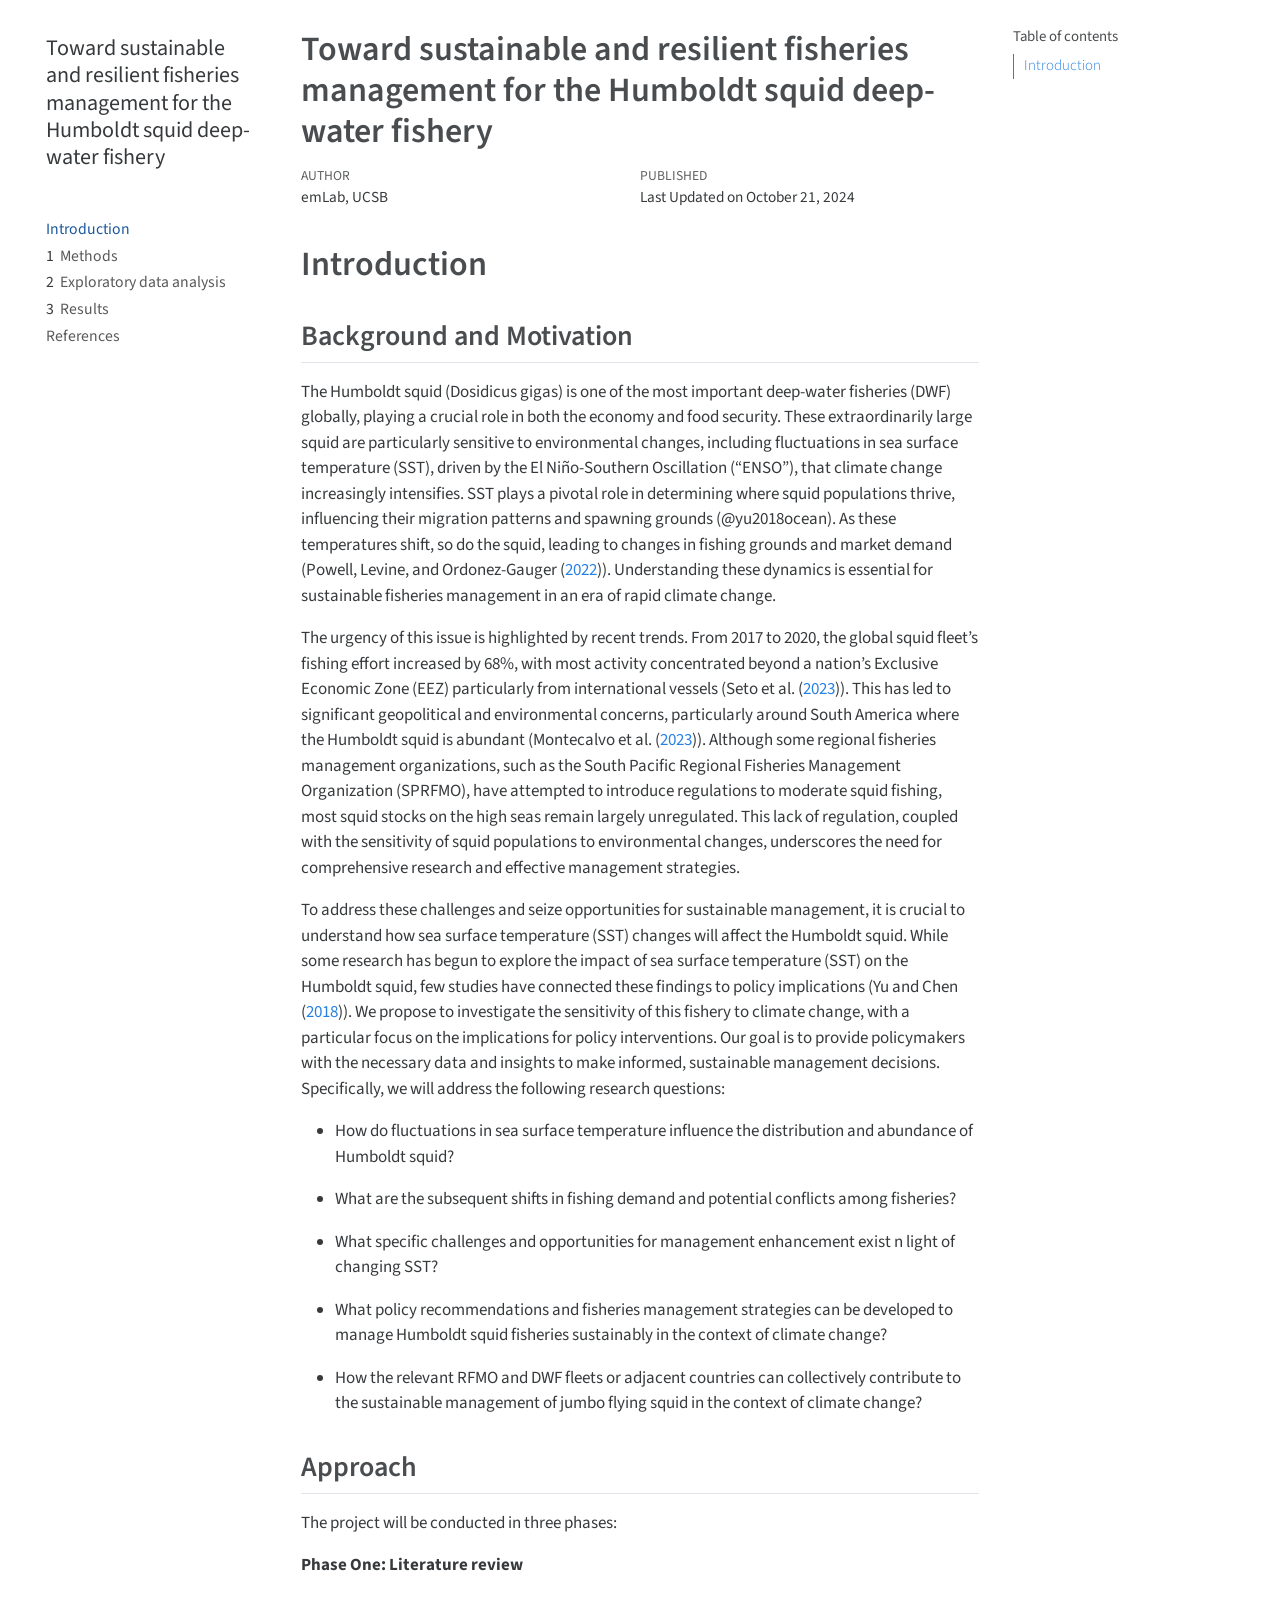
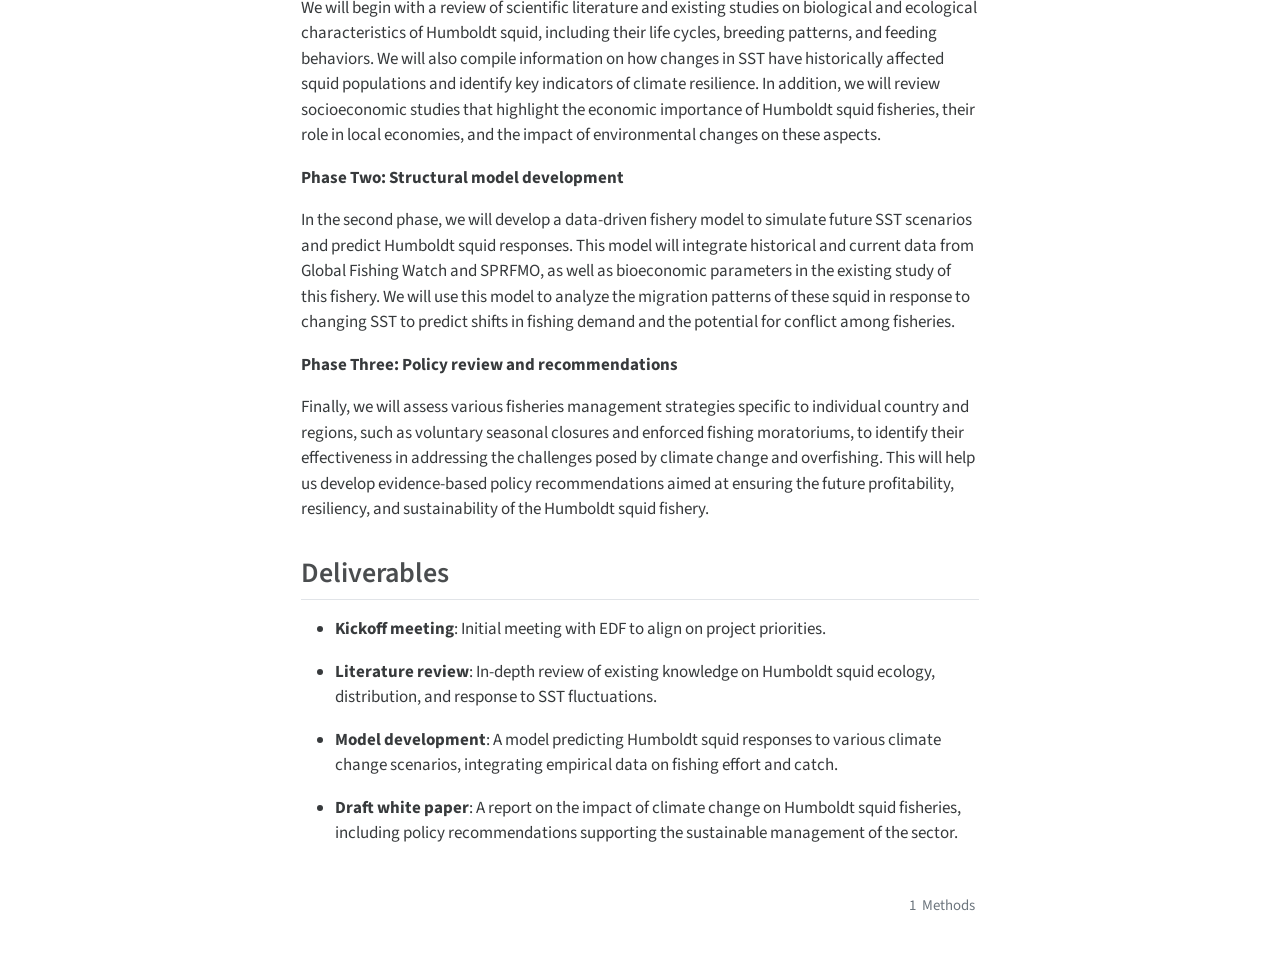
==== docs/index.html @ 873d8d11 "updating bounding box" ====
<!DOCTYPE html>
<html xmlns="http://www.w3.org/1999/xhtml" lang="en" xml:lang="en"><head>

<meta charset="utf-8">
<meta name="generator" content="quarto-1.3.450">

<meta name="viewport" content="width=device-width, initial-scale=1.0, user-scalable=yes">

<meta name="author" content="emLab, UCSB">

<title>Toward sustainable and resilient fisheries management for the Humboldt squid deep-water fishery</title>
<style>
code{white-space: pre-wrap;}
span.smallcaps{font-variant: small-caps;}
div.columns{display: flex; gap: min(4vw, 1.5em);}
div.column{flex: auto; overflow-x: auto;}
div.hanging-indent{margin-left: 1.5em; text-indent: -1.5em;}
ul.task-list{list-style: none;}
ul.task-list li input[type="checkbox"] {
  width: 0.8em;
  margin: 0 0.8em 0.2em -1em; /* quarto-specific, see https://github.com/quarto-dev/quarto-cli/issues/4556 */ 
  vertical-align: middle;
}
/* CSS for citations */
div.csl-bib-body { }
div.csl-entry {
  clear: both;
}
.hanging-indent div.csl-entry {
  margin-left:2em;
  text-indent:-2em;
}
div.csl-left-margin {
  min-width:2em;
  float:left;
}
div.csl-right-inline {
  margin-left:2em;
  padding-left:1em;
}
div.csl-indent {
  margin-left: 2em;
}</style>


<script src="site_libs/quarto-nav/quarto-nav.js"></script>
<script src="site_libs/quarto-nav/headroom.min.js"></script>
<script src="site_libs/clipboard/clipboard.min.js"></script>
<script src="site_libs/quarto-search/autocomplete.umd.js"></script>
<script src="site_libs/quarto-search/fuse.min.js"></script>
<script src="site_libs/quarto-search/quarto-search.js"></script>
<meta name="quarto:offset" content="./">
<link href="./methods.html" rel="next">
<script src="site_libs/quarto-html/quarto.js"></script>
<script src="site_libs/quarto-html/popper.min.js"></script>
<script src="site_libs/quarto-html/tippy.umd.min.js"></script>
<script src="site_libs/quarto-html/anchor.min.js"></script>
<link href="site_libs/quarto-html/tippy.css" rel="stylesheet">
<link href="site_libs/quarto-html/quarto-syntax-highlighting.css" rel="stylesheet" id="quarto-text-highlighting-styles">
<script src="site_libs/bootstrap/bootstrap.min.js"></script>
<link href="site_libs/bootstrap/bootstrap-icons.css" rel="stylesheet">
<link href="site_libs/bootstrap/bootstrap.min.css" rel="stylesheet" id="quarto-bootstrap" data-mode="light">
<script id="quarto-search-options" type="application/json">{
  "location": "sidebar",
  "copy-button": false,
  "collapse-after": 3,
  "panel-placement": "start",
  "type": "textbox",
  "limit": 20,
  "language": {
    "search-no-results-text": "No results",
    "search-matching-documents-text": "matching documents",
    "search-copy-link-title": "Copy link to search",
    "search-hide-matches-text": "Hide additional matches",
    "search-more-match-text": "more match in this document",
    "search-more-matches-text": "more matches in this document",
    "search-clear-button-title": "Clear",
    "search-detached-cancel-button-title": "Cancel",
    "search-submit-button-title": "Submit",
    "search-label": "Search"
  }
}</script>


</head>

<body class="nav-sidebar floating">

<div id="quarto-search-results"></div>
  <header id="quarto-header" class="headroom fixed-top">
  <nav class="quarto-secondary-nav">
    <div class="container-fluid d-flex">
      <button type="button" class="quarto-btn-toggle btn" data-bs-toggle="collapse" data-bs-target="#quarto-sidebar,#quarto-sidebar-glass" aria-controls="quarto-sidebar" aria-expanded="false" aria-label="Toggle sidebar navigation" onclick="if (window.quartoToggleHeadroom) { window.quartoToggleHeadroom(); }">
        <i class="bi bi-layout-text-sidebar-reverse"></i>
      </button>
      <nav class="quarto-page-breadcrumbs" aria-label="breadcrumb"><ol class="breadcrumb"><li class="breadcrumb-item"><a href="./index.html">Introduction</a></li></ol></nav>
      <a class="flex-grow-1" role="button" data-bs-toggle="collapse" data-bs-target="#quarto-sidebar,#quarto-sidebar-glass" aria-controls="quarto-sidebar" aria-expanded="false" aria-label="Toggle sidebar navigation" onclick="if (window.quartoToggleHeadroom) { window.quartoToggleHeadroom(); }">      
      </a>
      <button type="button" class="btn quarto-search-button" aria-label="" onclick="window.quartoOpenSearch();">
        <i class="bi bi-search"></i>
      </button>
    </div>
  </nav>
</header>
<!-- content -->
<div id="quarto-content" class="quarto-container page-columns page-rows-contents page-layout-article">
<!-- sidebar -->
  <nav id="quarto-sidebar" class="sidebar collapse collapse-horizontal sidebar-navigation floating overflow-auto">
    <div class="pt-lg-2 mt-2 text-left sidebar-header">
    <div class="sidebar-title mb-0 py-0">
      <a href="./">Toward sustainable and resilient fisheries management for the Humboldt squid deep-water fishery</a> 
        <div class="sidebar-tools-main">
    <a href="./Toward-sustainable-and-resilient-fisheries-management-for-the-Humboldt-squid-deep-water-fishery.pdf" rel="" title="Download PDF" class="quarto-navigation-tool px-1" aria-label="Download PDF"><i class="bi bi-file-pdf"></i></a>
</div>
    </div>
      </div>
        <div class="mt-2 flex-shrink-0 align-items-center">
        <div class="sidebar-search">
        <div id="quarto-search" class="" title="Search"></div>
        </div>
        </div>
    <div class="sidebar-menu-container"> 
    <ul class="list-unstyled mt-1">
        <li class="sidebar-item">
  <div class="sidebar-item-container"> 
  <a href="./index.html" class="sidebar-item-text sidebar-link active">
 <span class="menu-text">Introduction</span></a>
  </div>
</li>
        <li class="sidebar-item">
  <div class="sidebar-item-container"> 
  <a href="./methods.html" class="sidebar-item-text sidebar-link">
 <span class="menu-text"><span class="chapter-number">1</span>&nbsp; <span class="chapter-title">Methods</span></span></a>
  </div>
</li>
        <li class="sidebar-item">
  <div class="sidebar-item-container"> 
  <a href="./eda.html" class="sidebar-item-text sidebar-link">
 <span class="menu-text"><span class="chapter-number">2</span>&nbsp; <span class="chapter-title">Exploratory data analysis</span></span></a>
  </div>
</li>
        <li class="sidebar-item">
  <div class="sidebar-item-container"> 
  <a href="./results.html" class="sidebar-item-text sidebar-link">
 <span class="menu-text"><span class="chapter-number">3</span>&nbsp; <span class="chapter-title">Results</span></span></a>
  </div>
</li>
        <li class="sidebar-item">
  <div class="sidebar-item-container"> 
  <a href="./references.html" class="sidebar-item-text sidebar-link">
 <span class="menu-text">References</span></a>
  </div>
</li>
    </ul>
    </div>
</nav>
<div id="quarto-sidebar-glass" data-bs-toggle="collapse" data-bs-target="#quarto-sidebar,#quarto-sidebar-glass"></div>
<!-- margin-sidebar -->
    <div id="quarto-margin-sidebar" class="sidebar margin-sidebar">
        <nav id="TOC" role="doc-toc" class="toc-active">
    <h2 id="toc-title">Table of contents</h2>
   
  <ul>
  <li><a href="#introduction" id="toc-introduction" class="nav-link active" data-scroll-target="#introduction">Introduction</a>
  <ul class="collapse">
  <li><a href="#background-and-motivation" id="toc-background-and-motivation" class="nav-link" data-scroll-target="#background-and-motivation">Background and Motivation</a></li>
  <li><a href="#approach" id="toc-approach" class="nav-link" data-scroll-target="#approach">Approach</a></li>
  <li><a href="#deliverables" id="toc-deliverables" class="nav-link" data-scroll-target="#deliverables">Deliverables</a></li>
  </ul></li>
  </ul>
</nav>
    </div>
<!-- main -->
<main class="content" id="quarto-document-content">

<header id="title-block-header" class="quarto-title-block default">
<div class="quarto-title">
<h1 class="title">Toward sustainable and resilient fisheries management for the Humboldt squid deep-water fishery</h1>
</div>



<div class="quarto-title-meta">

    <div>
    <div class="quarto-title-meta-heading">Author</div>
    <div class="quarto-title-meta-contents">
             <p>emLab, UCSB </p>
          </div>
  </div>
    
    <div>
    <div class="quarto-title-meta-heading">Published</div>
    <div class="quarto-title-meta-contents">
      <p class="date">Last Updated on October 21, 2024</p>
    </div>
  </div>
  
    
  </div>
  

</header>

<section id="introduction" class="level1 unnumbered">
<h1 class="unnumbered">Introduction</h1>
<section id="background-and-motivation" class="level2">
<h2 class="anchored" data-anchor-id="background-and-motivation">Background and Motivation</h2>
<p>The Humboldt squid (Dosidicus gigas) is one of the most important deep-water fisheries (DWF) globally, playing a crucial role in both the economy and food security. These extraordinarily large squid are particularly sensitive to environmental changes, including fluctuations in sea surface temperature (SST), driven by the El Niño-Southern Oscillation (“ENSO”), that climate change increasingly intensifies. SST plays a pivotal role in determining where squid populations thrive, influencing their migration patterns and spawning grounds (@yu2018ocean). As these temperatures shift, so do the squid, leading to changes in fishing grounds and market demand (<span class="citation" data-cites="powell2022climate">Powell, Levine, and Ordonez-Gauger (<a href="references.html#ref-powell2022climate" role="doc-biblioref">2022</a>)</span>). Understanding these dynamics is essential for sustainable fisheries management in an era of rapid climate change.</p>
<p>The urgency of this issue is highlighted by recent trends. From 2017 to 2020, the global squid fleet’s fishing effort increased by 68%, with most activity concentrated beyond a nation’s Exclusive Economic Zone (EEZ) particularly from international vessels (<span class="citation" data-cites="seto2023fishing">Seto et al. (<a href="references.html#ref-seto2023fishing" role="doc-biblioref">2023</a>)</span>). This has led to significant geopolitical and environmental concerns, particularly around South America where the Humboldt squid is abundant (<span class="citation" data-cites="montecalvo2023ocean">Montecalvo et al. (<a href="references.html#ref-montecalvo2023ocean" role="doc-biblioref">2023</a>)</span>). Although some regional fisheries management organizations, such as the South Pacific Regional Fisheries Management Organization (SPRFMO), have attempted to introduce regulations to moderate squid fishing, most squid stocks on the high seas remain largely unregulated. This lack of regulation, coupled with the sensitivity of squid populations to environmental changes, underscores the need for comprehensive research and effective management strategies.</p>
<p>To address these challenges and seize opportunities for sustainable management, it is crucial to understand how sea surface temperature (SST) changes will affect the Humboldt squid. While some research has begun to explore the impact of sea surface temperature (SST) on the Humboldt squid, few studies have connected these findings to policy implications (<span class="citation" data-cites="yu2018ocean">Yu and Chen (<a href="references.html#ref-yu2018ocean" role="doc-biblioref">2018</a>)</span>). We propose to investigate the sensitivity of this fishery to climate change, with a particular focus on the implications for policy interventions. Our goal is to provide policymakers with the necessary data and insights to make informed, sustainable management decisions. Specifically, we will address the following research questions:</p>
<ul>
<li><p>How do fluctuations in sea surface temperature influence the distribution and abundance of Humboldt squid?</p></li>
<li><p>What are the subsequent shifts in fishing demand and potential conflicts among fisheries?</p></li>
<li><p>What specific challenges and opportunities for management enhancement exist n light of changing SST?</p></li>
<li><p>What policy recommendations and fisheries management strategies can be developed to manage Humboldt squid fisheries sustainably in the context of climate change?</p></li>
<li><p>How the relevant RFMO and DWF fleets or adjacent countries can collectively contribute to the sustainable management of jumbo flying squid in the context of climate change?</p></li>
</ul>
</section>
<section id="approach" class="level2">
<h2 class="anchored" data-anchor-id="approach">Approach</h2>
<p>The project will be conducted in three phases:</p>
<p><strong>Phase One: Literature review</strong></p>
<p>We will begin with a review of scientific literature and existing studies on biological and ecological characteristics of Humboldt squid, including their life cycles, breeding patterns, and feeding behaviors. We will also compile information on how changes in SST have historically affected squid populations and identify key indicators of climate resilience. In addition, we will review socioeconomic studies that highlight the economic importance of Humboldt squid fisheries, their role in local economies, and the impact of environmental changes on these aspects.</p>
<p><strong>Phase Two: Structural model development</strong></p>
<p>In the second phase, we will develop a data-driven fishery model to simulate future SST scenarios and predict Humboldt squid responses. This model will integrate historical and current data from Global Fishing Watch and SPRFMO, as well as bioeconomic parameters in the existing study of this fishery. We will use this model to analyze the migration patterns of these squid in response to changing SST to predict shifts in fishing demand and the potential for conflict among fisheries.</p>
<p><strong>Phase Three: Policy review and recommendations</strong></p>
<p>Finally, we will assess various fisheries management strategies specific to individual country and regions, such as voluntary seasonal closures and enforced fishing moratoriums, to identify their effectiveness in addressing the challenges posed by climate change and overfishing. This will help us develop evidence-based policy recommendations aimed at ensuring the future profitability, resiliency, and sustainability of the Humboldt squid fishery.</p>
</section>
<section id="deliverables" class="level2">
<h2 class="anchored" data-anchor-id="deliverables">Deliverables</h2>
<ul>
<li><p><strong>Kickoff meeting</strong>: Initial meeting with EDF to align on project priorities.</p></li>
<li><p><strong>Literature review</strong>: In-depth review of existing knowledge on Humboldt squid ecology, distribution, and response to SST fluctuations.</p></li>
<li><p><strong>Model development</strong>: A model predicting Humboldt squid responses to various climate change scenarios, integrating empirical data on fishing effort and catch.</p></li>
<li><p><strong>Draft white paper</strong>: A report on the impact of climate change on Humboldt squid fisheries, including policy recommendations supporting the sustainable management of the sector.</p></li>
</ul>


<div id="refs" class="references csl-bib-body hanging-indent" role="list" style="display: none">
<div id="ref-montecalvo2023ocean" class="csl-entry" role="listitem">
Montecalvo, Isabella, Philippe Le Billon, Chris Arsenault, and Milko Schvartzman. 2023. <span>“Ocean Predators: Squids, Chinese Fleets and the Geopolitics of High Seas Fishing.”</span> <em>Marine Policy</em> 152: 105584.
</div>
<div id="ref-powell2022climate" class="csl-entry" role="listitem">
Powell, Farrah, Arielle Levine, and Lucia Ordonez-Gauger. 2022. <span>“Climate Adaptation in the Market Squid Fishery: Fishermen Responses to Past Variability Associated with El Ni<span>ñ</span>o Southern Oscillation Cycles Inform Our Understanding of Adaptive Capacity in the Face of Future Climate Change.”</span> <em>Climatic Change</em> 173 (1): 1.
</div>
<div id="ref-seto2023fishing" class="csl-entry" role="listitem">
Seto, Katherine L, Nathan A Miller, David Kroodsma, Quentin Hanich, Masanori Miyahara, Rui Saito, Kristina Boerder, Masaki Tsuda, Yoshioki Oozeki, and Osvaldo Urrutia S. 2023. <span>“Fishing Through the Cracks: The Unregulated Nature of Global Squid Fisheries.”</span> <em>Science Advances</em> 9 (10): eadd8125.
</div>
<div id="ref-yu2018ocean" class="csl-entry" role="listitem">
Yu, Wei, and Xinjun Chen. 2018. <span>“Ocean Warming-Induced Range-Shifting of Potential Habitat for Jumbo Flying Squid Dosidicus Gigas in the Southeast Pacific Ocean Off Peru.”</span> <em>Fisheries Research</em> 204: 137–46.
</div>
</div>
</section>
</section>

</main> <!-- /main -->
<script id="quarto-html-after-body" type="application/javascript">
window.document.addEventListener("DOMContentLoaded", function (event) {
  const toggleBodyColorMode = (bsSheetEl) => {
    const mode = bsSheetEl.getAttribute("data-mode");
    const bodyEl = window.document.querySelector("body");
    if (mode === "dark") {
      bodyEl.classList.add("quarto-dark");
      bodyEl.classList.remove("quarto-light");
    } else {
      bodyEl.classList.add("quarto-light");
      bodyEl.classList.remove("quarto-dark");
    }
  }
  const toggleBodyColorPrimary = () => {
    const bsSheetEl = window.document.querySelector("link#quarto-bootstrap");
    if (bsSheetEl) {
      toggleBodyColorMode(bsSheetEl);
    }
  }
  toggleBodyColorPrimary();  
  const icon = "";
  const anchorJS = new window.AnchorJS();
  anchorJS.options = {
    placement: 'right',
    icon: icon
  };
  anchorJS.add('.anchored');
  const isCodeAnnotation = (el) => {
    for (const clz of el.classList) {
      if (clz.startsWith('code-annotation-')) {                     
        return true;
      }
    }
    return false;
  }
  const clipboard = new window.ClipboardJS('.code-copy-button', {
    text: function(trigger) {
      const codeEl = trigger.previousElementSibling.cloneNode(true);
      for (const childEl of codeEl.children) {
        if (isCodeAnnotation(childEl)) {
          childEl.remove();
        }
      }
      return codeEl.innerText;
    }
  });
  clipboard.on('success', function(e) {
    // button target
    const button = e.trigger;
    // don't keep focus
    button.blur();
    // flash "checked"
    button.classList.add('code-copy-button-checked');
    var currentTitle = button.getAttribute("title");
    button.setAttribute("title", "Copied!");
    let tooltip;
    if (window.bootstrap) {
      button.setAttribute("data-bs-toggle", "tooltip");
      button.setAttribute("data-bs-placement", "left");
      button.setAttribute("data-bs-title", "Copied!");
      tooltip = new bootstrap.Tooltip(button, 
        { trigger: "manual", 
          customClass: "code-copy-button-tooltip",
          offset: [0, -8]});
      tooltip.show();    
    }
    setTimeout(function() {
      if (tooltip) {
        tooltip.hide();
        button.removeAttribute("data-bs-title");
        button.removeAttribute("data-bs-toggle");
        button.removeAttribute("data-bs-placement");
      }
      button.setAttribute("title", currentTitle);
      button.classList.remove('code-copy-button-checked');
    }, 1000);
    // clear code selection
    e.clearSelection();
  });
  function tippyHover(el, contentFn) {
    const config = {
      allowHTML: true,
      content: contentFn,
      maxWidth: 500,
      delay: 100,
      arrow: false,
      appendTo: function(el) {
          return el.parentElement;
      },
      interactive: true,
      interactiveBorder: 10,
      theme: 'quarto',
      placement: 'bottom-start'
    };
    window.tippy(el, config); 
  }
  const noterefs = window.document.querySelectorAll('a[role="doc-noteref"]');
  for (var i=0; i<noterefs.length; i++) {
    const ref = noterefs[i];
    tippyHover(ref, function() {
      // use id or data attribute instead here
      let href = ref.getAttribute('data-footnote-href') || ref.getAttribute('href');
      try { href = new URL(href).hash; } catch {}
      const id = href.replace(/^#\/?/, "");
      const note = window.document.getElementById(id);
      return note.innerHTML;
    });
  }
      let selectedAnnoteEl;
      const selectorForAnnotation = ( cell, annotation) => {
        let cellAttr = 'data-code-cell="' + cell + '"';
        let lineAttr = 'data-code-annotation="' +  annotation + '"';
        const selector = 'span[' + cellAttr + '][' + lineAttr + ']';
        return selector;
      }
      const selectCodeLines = (annoteEl) => {
        const doc = window.document;
        const targetCell = annoteEl.getAttribute("data-target-cell");
        const targetAnnotation = annoteEl.getAttribute("data-target-annotation");
        const annoteSpan = window.document.querySelector(selectorForAnnotation(targetCell, targetAnnotation));
        const lines = annoteSpan.getAttribute("data-code-lines").split(",");
        const lineIds = lines.map((line) => {
          return targetCell + "-" + line;
        })
        let top = null;
        let height = null;
        let parent = null;
        if (lineIds.length > 0) {
            //compute the position of the single el (top and bottom and make a div)
            const el = window.document.getElementById(lineIds[0]);
            top = el.offsetTop;
            height = el.offsetHeight;
            parent = el.parentElement.parentElement;
          if (lineIds.length > 1) {
            const lastEl = window.document.getElementById(lineIds[lineIds.length - 1]);
            const bottom = lastEl.offsetTop + lastEl.offsetHeight;
            height = bottom - top;
          }
          if (top !== null && height !== null && parent !== null) {
            // cook up a div (if necessary) and position it 
            let div = window.document.getElementById("code-annotation-line-highlight");
            if (div === null) {
              div = window.document.createElement("div");
              div.setAttribute("id", "code-annotation-line-highlight");
              div.style.position = 'absolute';
              parent.appendChild(div);
            }
            div.style.top = top - 2 + "px";
            div.style.height = height + 4 + "px";
            let gutterDiv = window.document.getElementById("code-annotation-line-highlight-gutter");
            if (gutterDiv === null) {
              gutterDiv = window.document.createElement("div");
              gutterDiv.setAttribute("id", "code-annotation-line-highlight-gutter");
              gutterDiv.style.position = 'absolute';
              const codeCell = window.document.getElementById(targetCell);
              const gutter = codeCell.querySelector('.code-annotation-gutter');
              gutter.appendChild(gutterDiv);
            }
            gutterDiv.style.top = top - 2 + "px";
            gutterDiv.style.height = height + 4 + "px";
          }
          selectedAnnoteEl = annoteEl;
        }
      };
      const unselectCodeLines = () => {
        const elementsIds = ["code-annotation-line-highlight", "code-annotation-line-highlight-gutter"];
        elementsIds.forEach((elId) => {
          const div = window.document.getElementById(elId);
          if (div) {
            div.remove();
          }
        });
        selectedAnnoteEl = undefined;
      };
      // Attach click handler to the DT
      const annoteDls = window.document.querySelectorAll('dt[data-target-cell]');
      for (const annoteDlNode of annoteDls) {
        annoteDlNode.addEventListener('click', (event) => {
          const clickedEl = event.target;
          if (clickedEl !== selectedAnnoteEl) {
            unselectCodeLines();
            const activeEl = window.document.querySelector('dt[data-target-cell].code-annotation-active');
            if (activeEl) {
              activeEl.classList.remove('code-annotation-active');
            }
            selectCodeLines(clickedEl);
            clickedEl.classList.add('code-annotation-active');
          } else {
            // Unselect the line
            unselectCodeLines();
            clickedEl.classList.remove('code-annotation-active');
          }
        });
      }
  const findCites = (el) => {
    const parentEl = el.parentElement;
    if (parentEl) {
      const cites = parentEl.dataset.cites;
      if (cites) {
        return {
          el,
          cites: cites.split(' ')
        };
      } else {
        return findCites(el.parentElement)
      }
    } else {
      return undefined;
    }
  };
  var bibliorefs = window.document.querySelectorAll('a[role="doc-biblioref"]');
  for (var i=0; i<bibliorefs.length; i++) {
    const ref = bibliorefs[i];
    const citeInfo = findCites(ref);
    if (citeInfo) {
      tippyHover(citeInfo.el, function() {
        var popup = window.document.createElement('div');
        citeInfo.cites.forEach(function(cite) {
          var citeDiv = window.document.createElement('div');
          citeDiv.classList.add('hanging-indent');
          citeDiv.classList.add('csl-entry');
          var biblioDiv = window.document.getElementById('ref-' + cite);
          if (biblioDiv) {
            citeDiv.innerHTML = biblioDiv.innerHTML;
          }
          popup.appendChild(citeDiv);
        });
        return popup.innerHTML;
      });
    }
  }
});
</script>
<nav class="page-navigation">
  <div class="nav-page nav-page-previous">
  </div>
  <div class="nav-page nav-page-next">
      <a href="./methods.html" class="pagination-link">
        <span class="nav-page-text"><span class="chapter-number">1</span>&nbsp; <span class="chapter-title">Methods</span></span> <i class="bi bi-arrow-right-short"></i>
      </a>
  </div>
</nav>
</div> <!-- /content -->



</body></html>
---- docs/site_libs/quarto-html/tippy.css ----
.tippy-box[data-animation=fade][data-state=hidden]{opacity:0}[data-tippy-root]{max-width:calc(100vw - 10px)}.tippy-box{position:relative;background-color:#333;color:#fff;border-radius:4px;font-size:14px;line-height:1.4;white-space:normal;outline:0;transition-property:transform,visibility,opacity}.tippy-box[data-placement^=top]>.tippy-arrow{bottom:0}.tippy-box[data-placement^=top]>.tippy-arrow:before{bottom:-7px;left:0;border-width:8px 8px 0;border-top-color:initial;transform-origin:center top}.tippy-box[data-placement^=bottom]>.tippy-arrow{top:0}.tippy-box[data-placement^=bottom]>.tippy-arrow:before{top:-7px;left:0;border-width:0 8px 8px;border-bottom-color:initial;transform-origin:center bottom}.tippy-box[data-placement^=left]>.tippy-arrow{right:0}.tippy-box[data-placement^=left]>.tippy-arrow:before{border-width:8px 0 8px 8px;border-left-color:initial;right:-7px;transform-origin:center left}.tippy-box[data-placement^=right]>.tippy-arrow{left:0}.tippy-box[data-placement^=right]>.tippy-arrow:before{left:-7px;border-width:8px 8px 8px 0;border-right-color:initial;transform-origin:center right}.tippy-box[data-inertia][data-state=visible]{transition-timing-function:cubic-bezier(.54,1.5,.38,1.11)}.tippy-arrow{width:16px;height:16px;color:#333}.tippy-arrow:before{content:"";position:absolute;border-color:transparent;border-style:solid}.tippy-content{position:relative;padding:5px 9px;z-index:1}
---- docs/site_libs/quarto-html/quarto-syntax-highlighting.css ----
/* quarto syntax highlight colors */
:root {
  --quarto-hl-ot-color: #003B4F;
  --quarto-hl-at-color: #657422;
  --quarto-hl-ss-color: #20794D;
  --quarto-hl-an-color: #5E5E5E;
  --quarto-hl-fu-color: #4758AB;
  --quarto-hl-st-color: #20794D;
  --quarto-hl-cf-color: #003B4F;
  --quarto-hl-op-color: #5E5E5E;
  --quarto-hl-er-color: #AD0000;
  --quarto-hl-bn-color: #AD0000;
  --quarto-hl-al-color: #AD0000;
  --quarto-hl-va-color: #111111;
  --quarto-hl-bu-color: inherit;
  --quarto-hl-ex-color: inherit;
  --quarto-hl-pp-color: #AD0000;
  --quarto-hl-in-color: #5E5E5E;
  --quarto-hl-vs-color: #20794D;
  --quarto-hl-wa-color: #5E5E5E;
  --quarto-hl-do-color: #5E5E5E;
  --quarto-hl-im-color: #00769E;
  --quarto-hl-ch-color: #20794D;
  --quarto-hl-dt-color: #AD0000;
  --quarto-hl-fl-color: #AD0000;
  --quarto-hl-co-color: #5E5E5E;
  --quarto-hl-cv-color: #5E5E5E;
  --quarto-hl-cn-color: #8f5902;
  --quarto-hl-sc-color: #5E5E5E;
  --quarto-hl-dv-color: #AD0000;
  --quarto-hl-kw-color: #003B4F;
}

/* other quarto variables */
:root {
  --quarto-font-monospace: SFMono-Regular, Menlo, Monaco, Consolas, "Liberation Mono", "Courier New", monospace;
}

pre > code.sourceCode > span {
  color: #003B4F;
}

code span {
  color: #003B4F;
}

code.sourceCode > span {
  color: #003B4F;
}

div.sourceCode,
div.sourceCode pre.sourceCode {
  color: #003B4F;
}

code span.ot {
  color: #003B4F;
  font-style: inherit;
}

code span.at {
  color: #657422;
  font-style: inherit;
}

code span.ss {
  color: #20794D;
  font-style: inherit;
}

code span.an {
  color: #5E5E5E;
  font-style: inherit;
}

code span.fu {
  color: #4758AB;
  font-style: inherit;
}

code span.st {
  color: #20794D;
  font-style: inherit;
}

code span.cf {
  color: #003B4F;
  font-style: inherit;
}

code span.op {
  color: #5E5E5E;
  font-style: inherit;
}

code span.er {
  color: #AD0000;
  font-style: inherit;
}

code span.bn {
  color: #AD0000;
  font-style: inherit;
}

code span.al {
  color: #AD0000;
  font-style: inherit;
}

code span.va {
  color: #111111;
  font-style: inherit;
}

code span.bu {
  font-style: inherit;
}

code span.ex {
  font-style: inherit;
}

code span.pp {
  color: #AD0000;
  font-style: inherit;
}

code span.in {
  color: #5E5E5E;
  font-style: inherit;
}

code span.vs {
  color: #20794D;
  font-style: inherit;
}

code span.wa {
  color: #5E5E5E;
  font-style: italic;
}

code span.do {
  color: #5E5E5E;
  font-style: italic;
}

code span.im {
  color: #00769E;
  font-style: inherit;
}

code span.ch {
  color: #20794D;
  font-style: inherit;
}

code span.dt {
  color: #AD0000;
  font-style: inherit;
}

code span.fl {
  color: #AD0000;
  font-style: inherit;
}

code span.co {
  color: #5E5E5E;
  font-style: inherit;
}

code span.cv {
  color: #5E5E5E;
  font-style: italic;
}

code span.cn {
  color: #8f5902;
  font-style: inherit;
}

code span.sc {
  color: #5E5E5E;
  font-style: inherit;
}

code span.dv {
  color: #AD0000;
  font-style: inherit;
}

code span.kw {
  color: #003B4F;
  font-style: inherit;
}

.prevent-inlining {
  content: "</";
}

/*# sourceMappingURL=debc5d5d77c3f9108843748ff7464032.css.map */
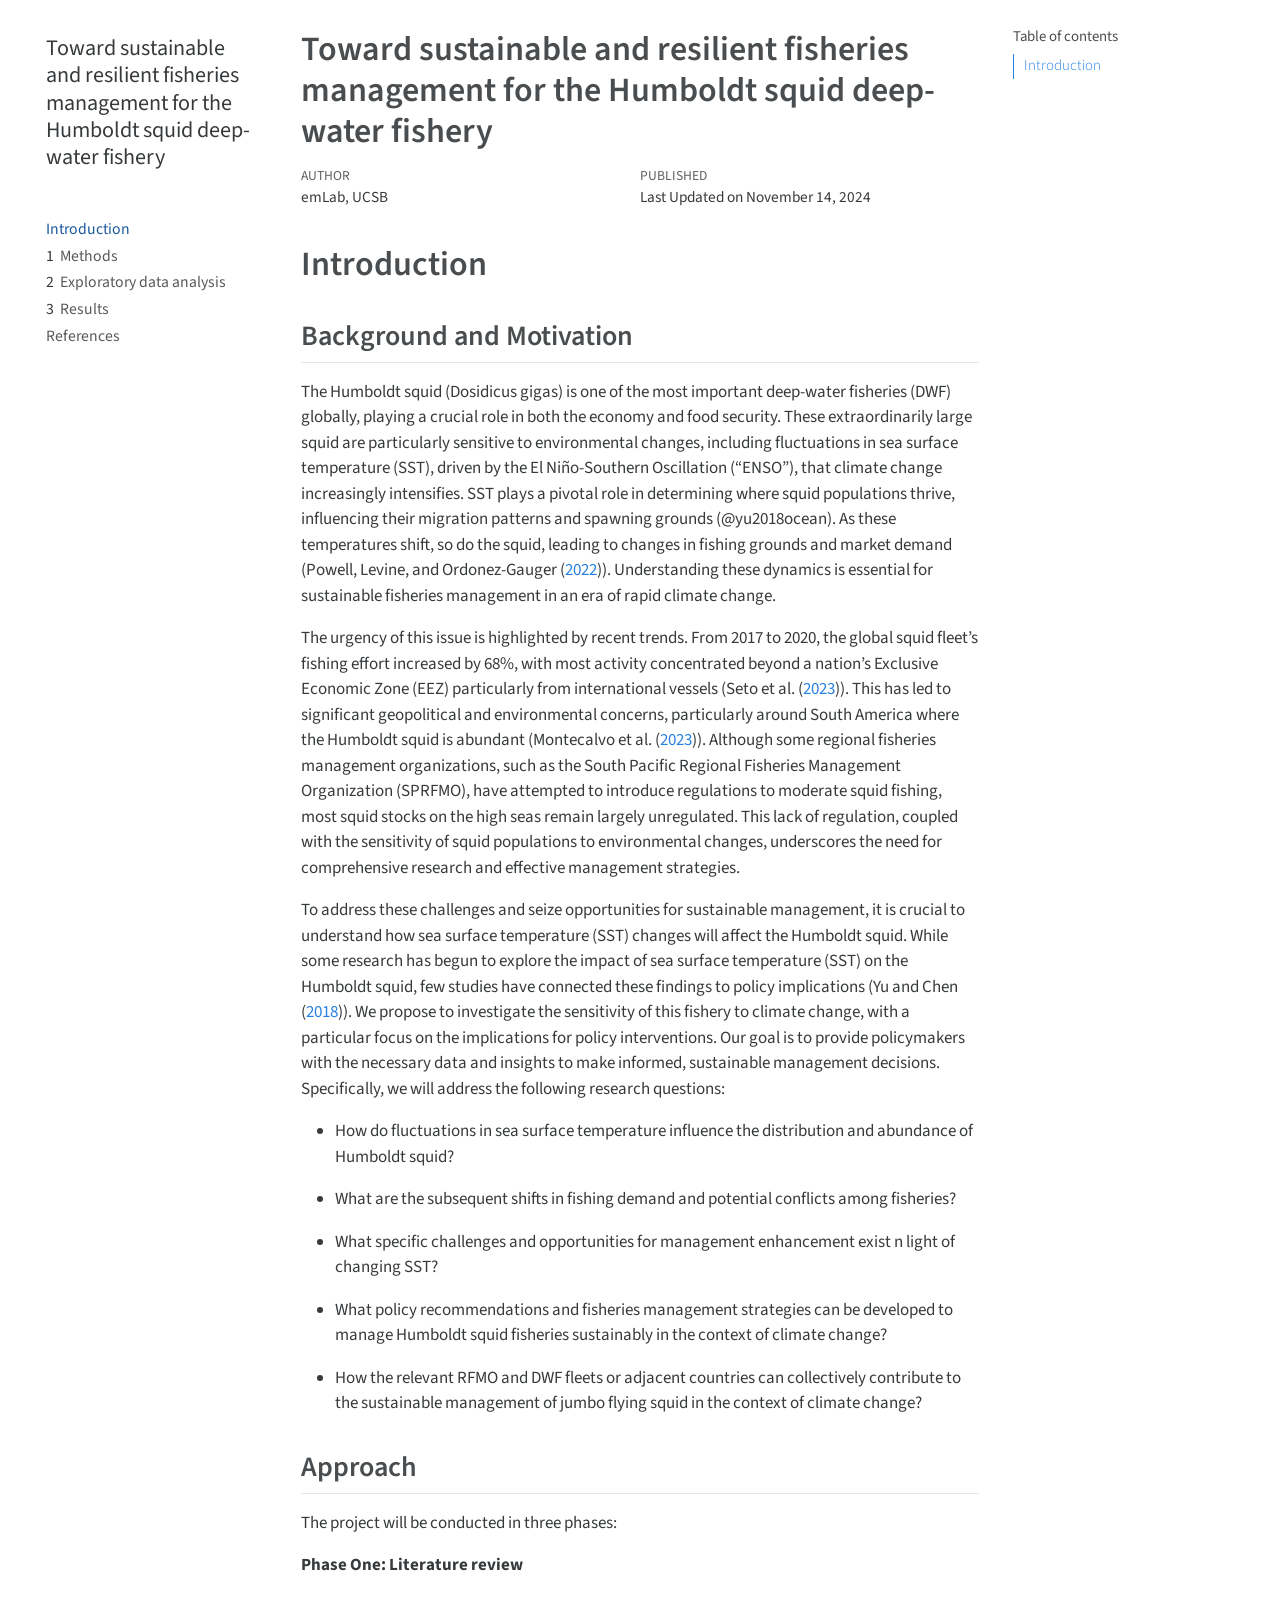
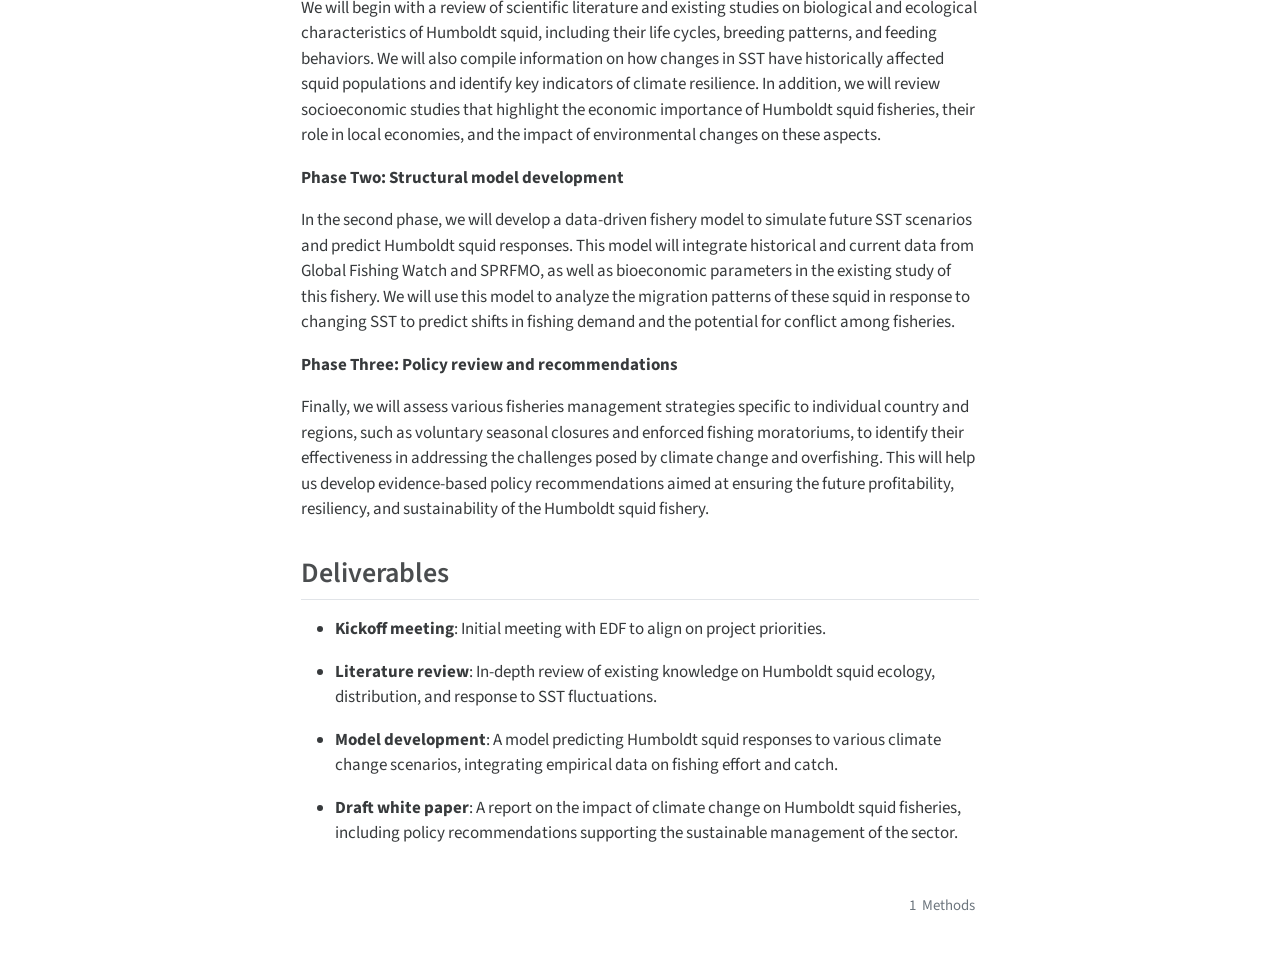
==== commit 98c5657a: "update notebook" ====
--- a/docs/index.html
+++ b/docs/index.html
@@ -192,7 +192,7 @@
     <div>
     <div class="quarto-title-meta-heading">Published</div>
     <div class="quarto-title-meta-contents">
-      <p class="date">Last Updated on October 21, 2024</p>
+      <p class="date">Last Updated on November 14, 2024</p>
     </div>
   </div>
   
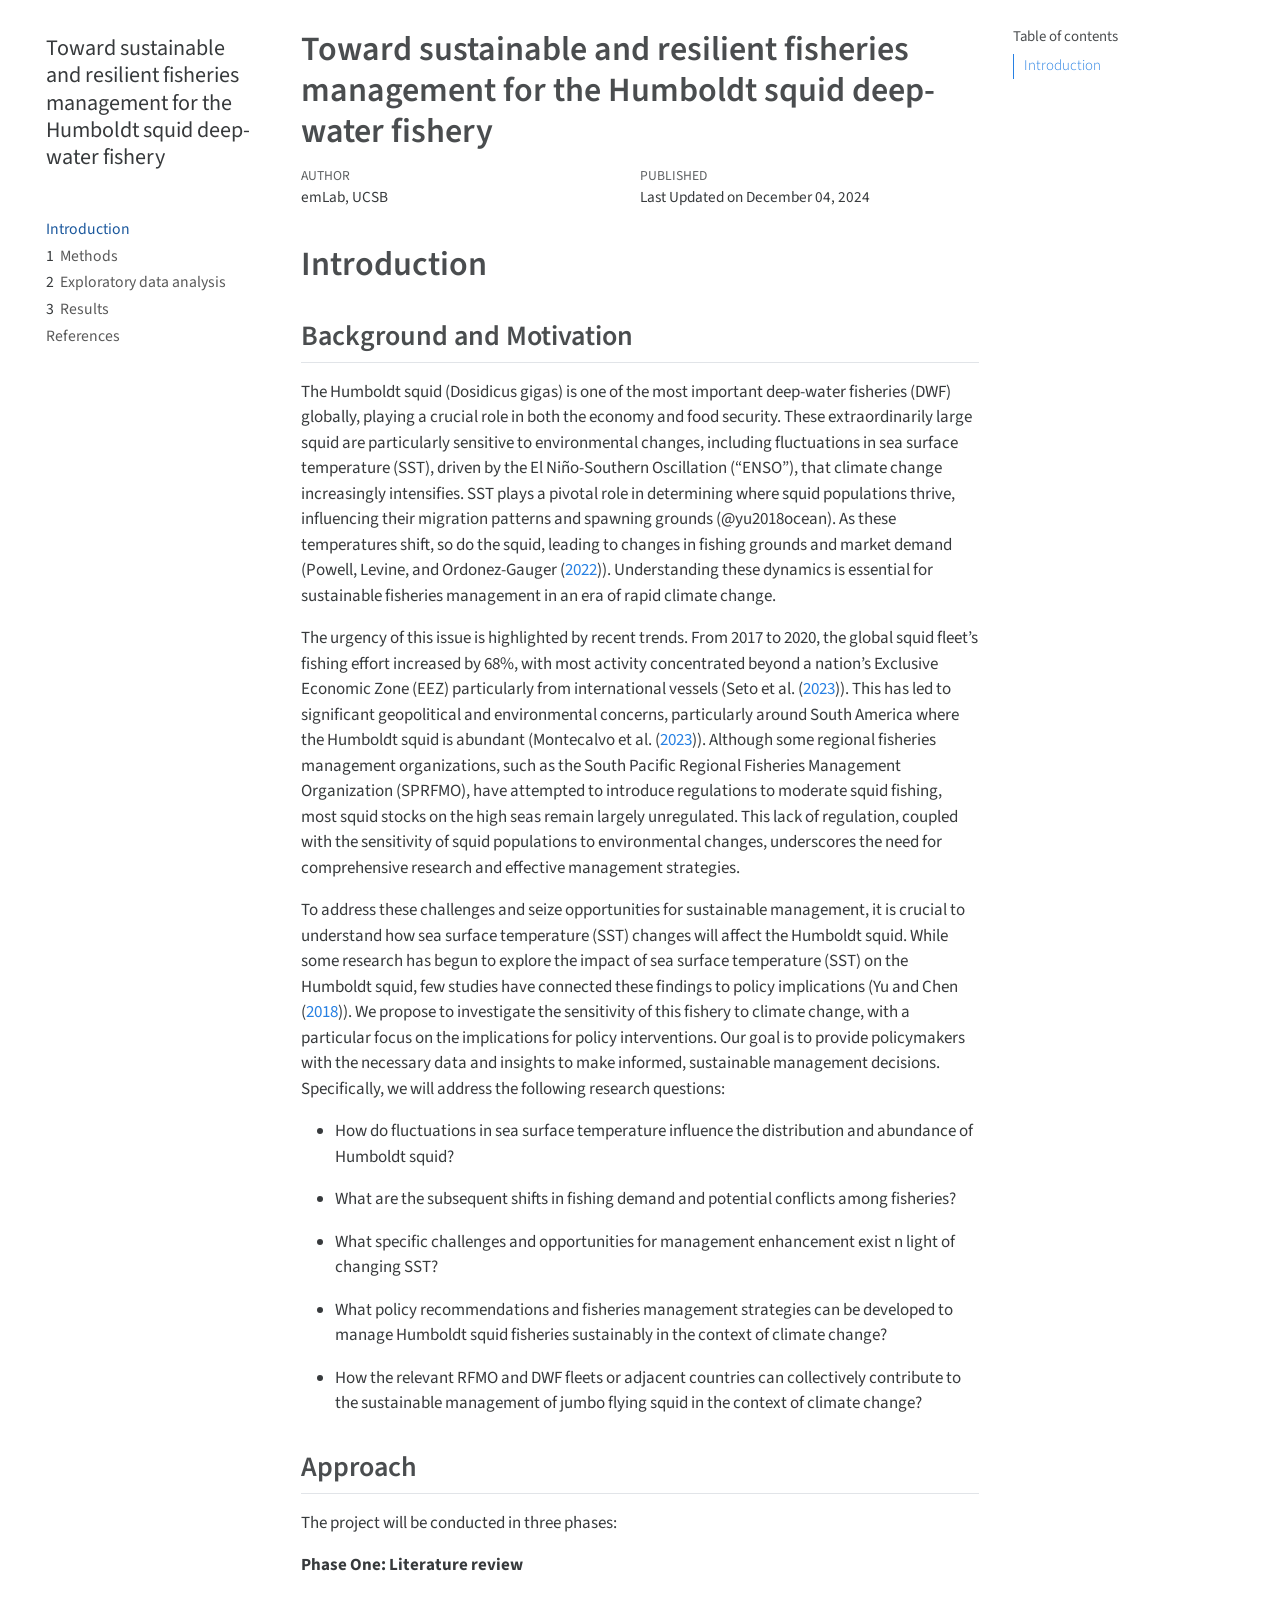
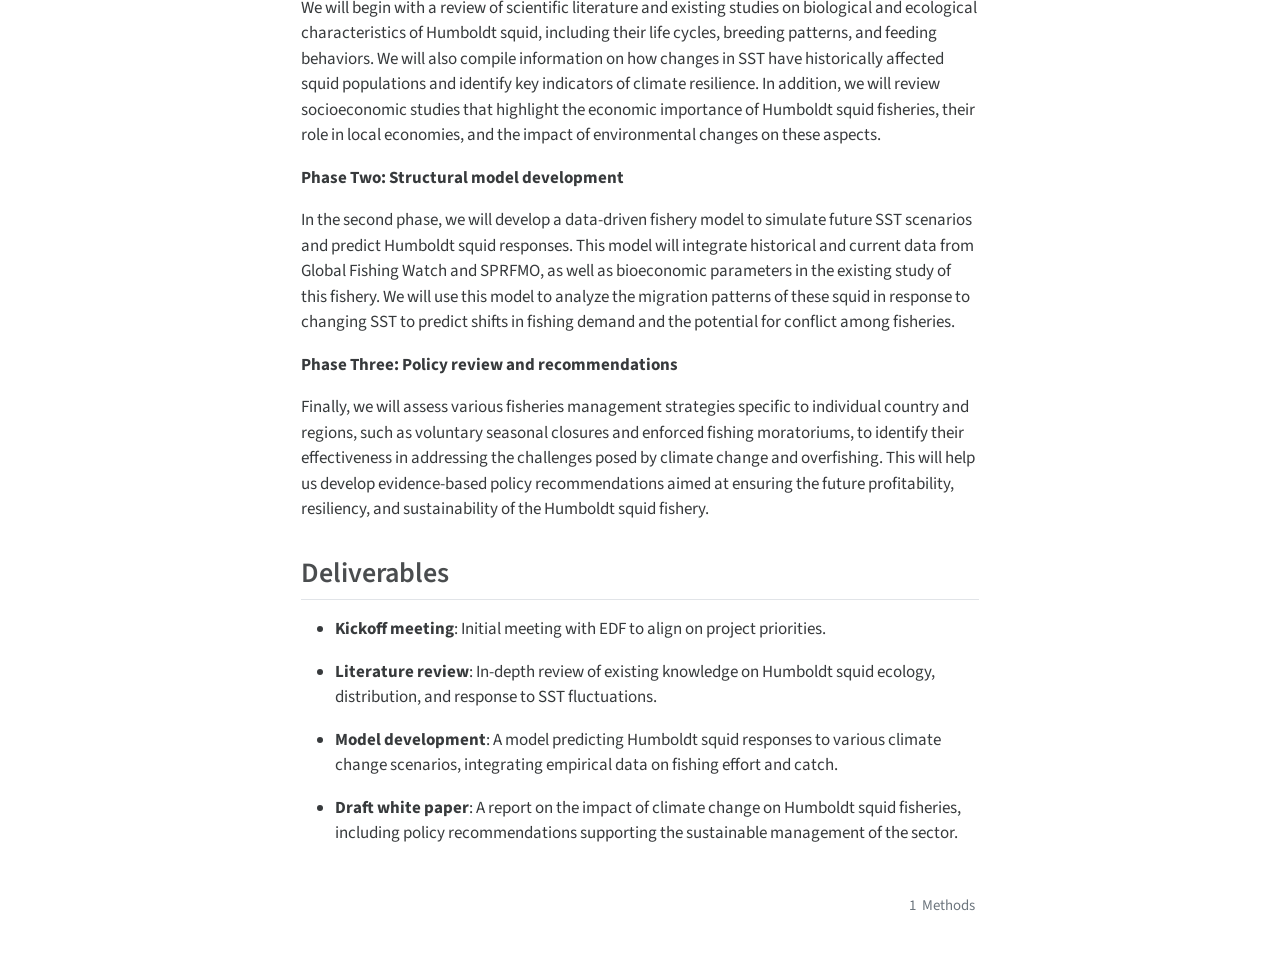
==== commit a885dea7: "adding figs for edf presentation" ====
--- a/docs/index.html
+++ b/docs/index.html
@@ -192,7 +192,7 @@
     <div>
     <div class="quarto-title-meta-heading">Published</div>
     <div class="quarto-title-meta-contents">
-      <p class="date">Last Updated on November 14, 2024</p>
+      <p class="date">Last Updated on December 04, 2024</p>
     </div>
   </div>
   
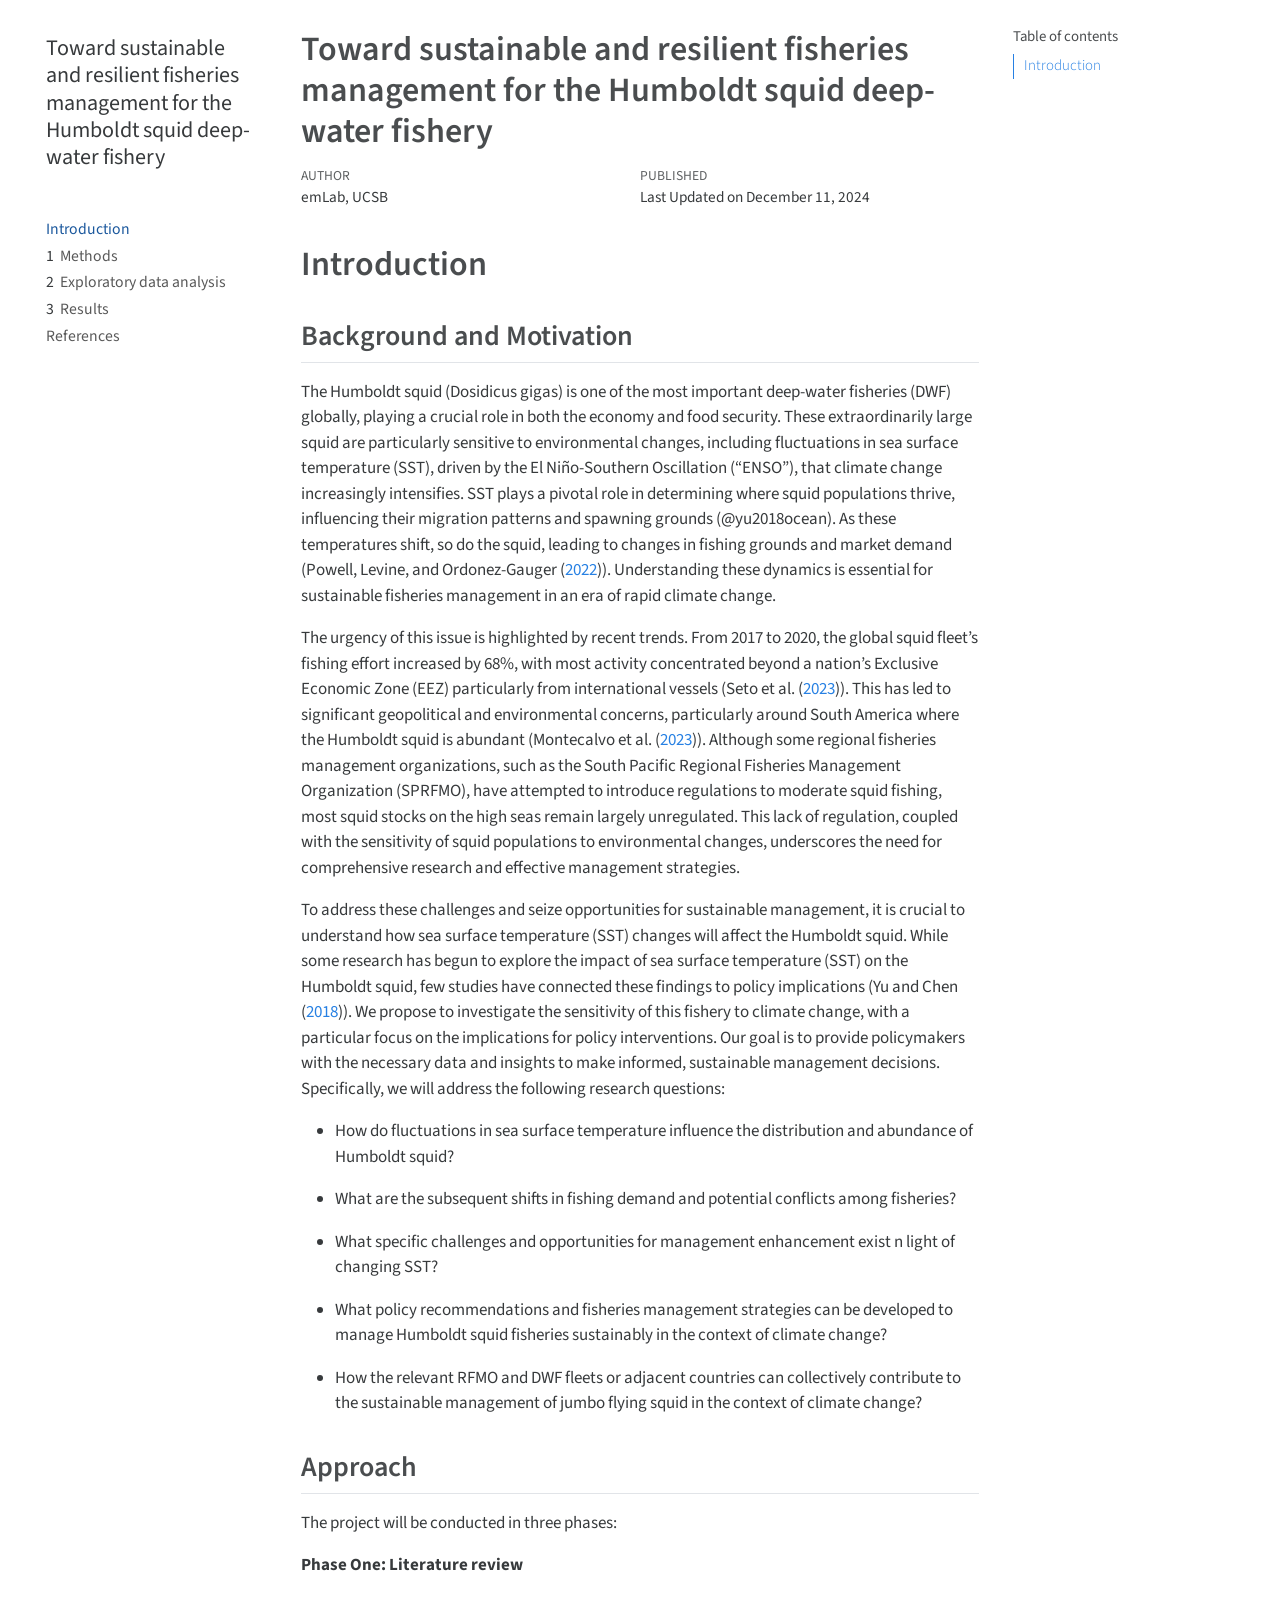
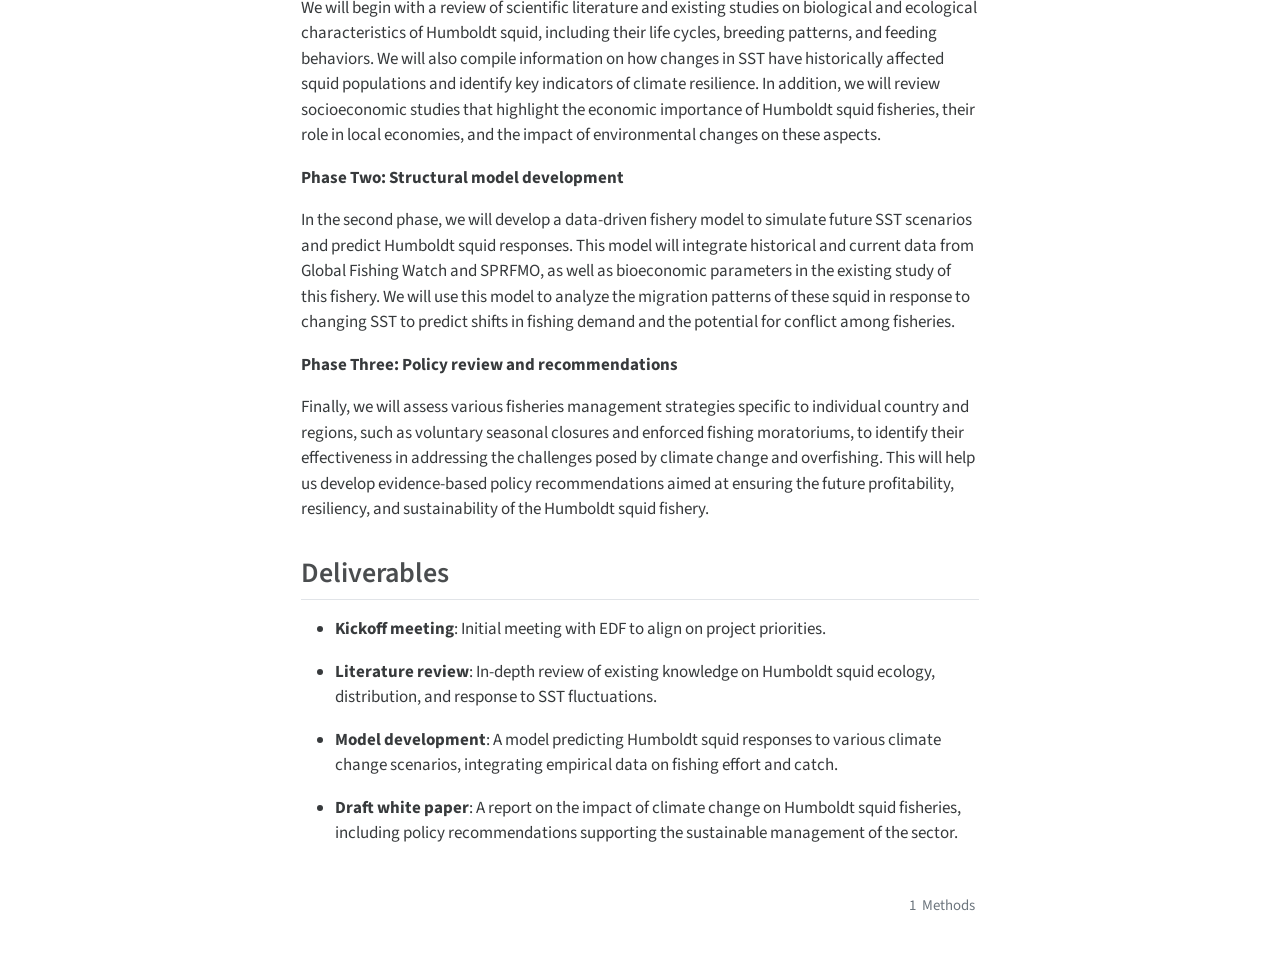
==== commit ce42fee2: "minor fig update" ====
--- a/docs/index.html
+++ b/docs/index.html
@@ -192,7 +192,7 @@
     <div>
     <div class="quarto-title-meta-heading">Published</div>
     <div class="quarto-title-meta-contents">
-      <p class="date">Last Updated on December 04, 2024</p>
+      <p class="date">Last Updated on December 11, 2024</p>
     </div>
   </div>
   
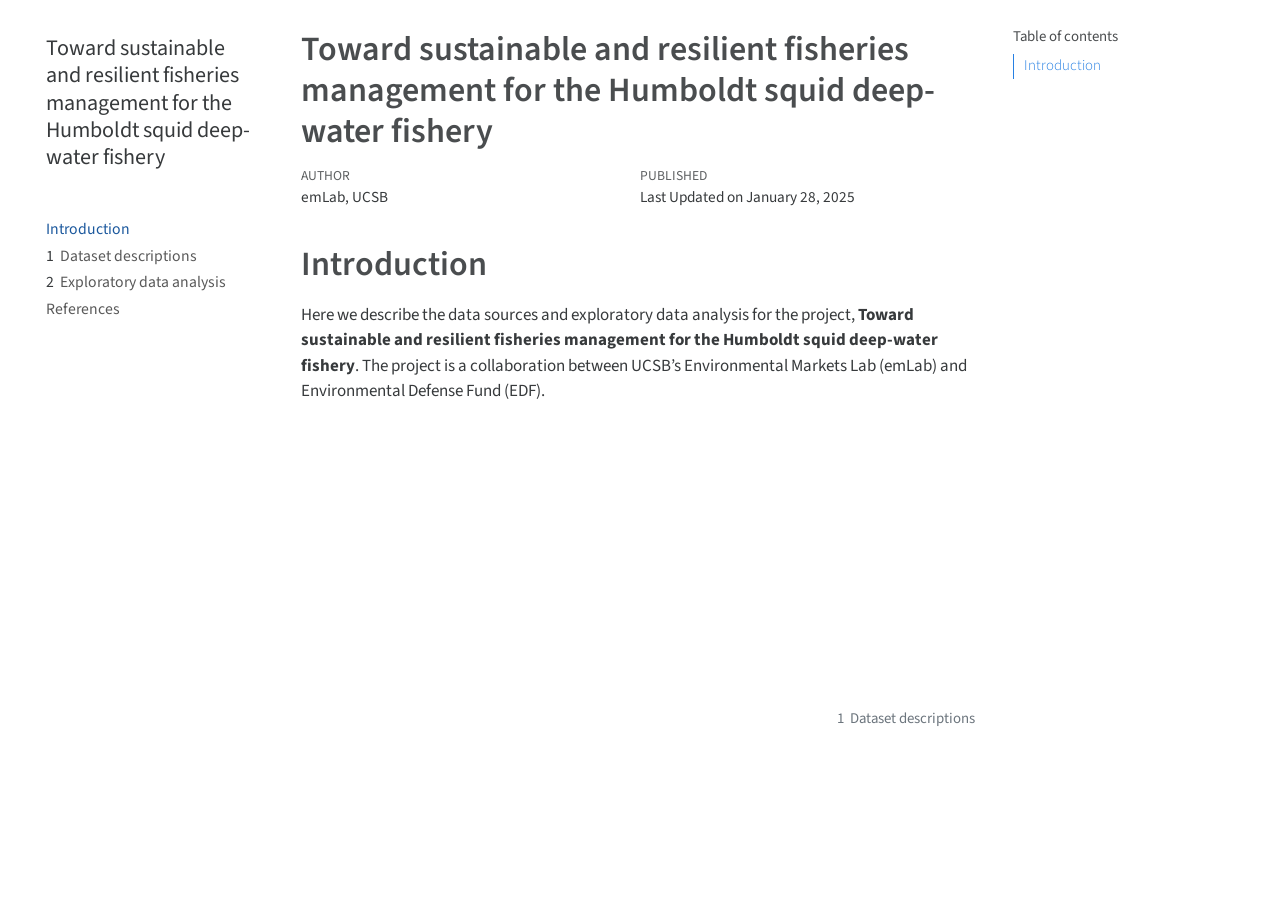
==== commit ef3ed9da: "updating figures, scrubbing unnecessary stuff" ====
--- a/docs/index.html
+++ b/docs/index.html
@@ -21,26 +21,7 @@
   margin: 0 0.8em 0.2em -1em; /* quarto-specific, see https://github.com/quarto-dev/quarto-cli/issues/4556 */ 
   vertical-align: middle;
 }
-/* CSS for citations */
-div.csl-bib-body { }
-div.csl-entry {
-  clear: both;
-}
-.hanging-indent div.csl-entry {
-  margin-left:2em;
-  text-indent:-2em;
-}
-div.csl-left-margin {
-  min-width:2em;
-  float:left;
-}
-div.csl-right-inline {
-  margin-left:2em;
-  padding-left:1em;
-}
-div.csl-indent {
-  margin-left: 2em;
-}</style>
+</style>
 
 
 <script src="site_libs/quarto-nav/quarto-nav.js"></script>
@@ -130,19 +111,13 @@
         <li class="sidebar-item">
   <div class="sidebar-item-container"> 
   <a href="./methods.html" class="sidebar-item-text sidebar-link">
- <span class="menu-text"><span class="chapter-number">1</span>&nbsp; <span class="chapter-title">Methods</span></span></a>
+ <span class="menu-text"><span class="chapter-number">1</span>&nbsp; <span class="chapter-title">Dataset descriptions</span></span></a>
   </div>
 </li>
         <li class="sidebar-item">
   <div class="sidebar-item-container"> 
   <a href="./eda.html" class="sidebar-item-text sidebar-link">
  <span class="menu-text"><span class="chapter-number">2</span>&nbsp; <span class="chapter-title">Exploratory data analysis</span></span></a>
-  </div>
-</li>
-        <li class="sidebar-item">
-  <div class="sidebar-item-container"> 
-  <a href="./results.html" class="sidebar-item-text sidebar-link">
- <span class="menu-text"><span class="chapter-number">3</span>&nbsp; <span class="chapter-title">Results</span></span></a>
   </div>
 </li>
         <li class="sidebar-item">
@@ -161,12 +136,7 @@
     <h2 id="toc-title">Table of contents</h2>
    
   <ul>
-  <li><a href="#introduction" id="toc-introduction" class="nav-link active" data-scroll-target="#introduction">Introduction</a>
-  <ul class="collapse">
-  <li><a href="#background-and-motivation" id="toc-background-and-motivation" class="nav-link" data-scroll-target="#background-and-motivation">Background and Motivation</a></li>
-  <li><a href="#approach" id="toc-approach" class="nav-link" data-scroll-target="#approach">Approach</a></li>
-  <li><a href="#deliverables" id="toc-deliverables" class="nav-link" data-scroll-target="#deliverables">Deliverables</a></li>
-  </ul></li>
+  <li><a href="#introduction" id="toc-introduction" class="nav-link active" data-scroll-target="#introduction">Introduction</a></li>
   </ul>
 </nav>
     </div>
@@ -192,7 +162,7 @@
     <div>
     <div class="quarto-title-meta-heading">Published</div>
     <div class="quarto-title-meta-contents">
-      <p class="date">Last Updated on December 11, 2024</p>
+      <p class="date">Last Updated on January 28, 2025</p>
     </div>
   </div>
   
@@ -204,54 +174,9 @@
 
 <section id="introduction" class="level1 unnumbered">
 <h1 class="unnumbered">Introduction</h1>
-<section id="background-and-motivation" class="level2">
-<h2 class="anchored" data-anchor-id="background-and-motivation">Background and Motivation</h2>
-<p>The Humboldt squid (Dosidicus gigas) is one of the most important deep-water fisheries (DWF) globally, playing a crucial role in both the economy and food security. These extraordinarily large squid are particularly sensitive to environmental changes, including fluctuations in sea surface temperature (SST), driven by the El Niño-Southern Oscillation (“ENSO”), that climate change increasingly intensifies. SST plays a pivotal role in determining where squid populations thrive, influencing their migration patterns and spawning grounds (@yu2018ocean). As these temperatures shift, so do the squid, leading to changes in fishing grounds and market demand (<span class="citation" data-cites="powell2022climate">Powell, Levine, and Ordonez-Gauger (<a href="references.html#ref-powell2022climate" role="doc-biblioref">2022</a>)</span>). Understanding these dynamics is essential for sustainable fisheries management in an era of rapid climate change.</p>
-<p>The urgency of this issue is highlighted by recent trends. From 2017 to 2020, the global squid fleet’s fishing effort increased by 68%, with most activity concentrated beyond a nation’s Exclusive Economic Zone (EEZ) particularly from international vessels (<span class="citation" data-cites="seto2023fishing">Seto et al. (<a href="references.html#ref-seto2023fishing" role="doc-biblioref">2023</a>)</span>). This has led to significant geopolitical and environmental concerns, particularly around South America where the Humboldt squid is abundant (<span class="citation" data-cites="montecalvo2023ocean">Montecalvo et al. (<a href="references.html#ref-montecalvo2023ocean" role="doc-biblioref">2023</a>)</span>). Although some regional fisheries management organizations, such as the South Pacific Regional Fisheries Management Organization (SPRFMO), have attempted to introduce regulations to moderate squid fishing, most squid stocks on the high seas remain largely unregulated. This lack of regulation, coupled with the sensitivity of squid populations to environmental changes, underscores the need for comprehensive research and effective management strategies.</p>
-<p>To address these challenges and seize opportunities for sustainable management, it is crucial to understand how sea surface temperature (SST) changes will affect the Humboldt squid. While some research has begun to explore the impact of sea surface temperature (SST) on the Humboldt squid, few studies have connected these findings to policy implications (<span class="citation" data-cites="yu2018ocean">Yu and Chen (<a href="references.html#ref-yu2018ocean" role="doc-biblioref">2018</a>)</span>). We propose to investigate the sensitivity of this fishery to climate change, with a particular focus on the implications for policy interventions. Our goal is to provide policymakers with the necessary data and insights to make informed, sustainable management decisions. Specifically, we will address the following research questions:</p>
-<ul>
-<li><p>How do fluctuations in sea surface temperature influence the distribution and abundance of Humboldt squid?</p></li>
-<li><p>What are the subsequent shifts in fishing demand and potential conflicts among fisheries?</p></li>
-<li><p>What specific challenges and opportunities for management enhancement exist n light of changing SST?</p></li>
-<li><p>What policy recommendations and fisheries management strategies can be developed to manage Humboldt squid fisheries sustainably in the context of climate change?</p></li>
-<li><p>How the relevant RFMO and DWF fleets or adjacent countries can collectively contribute to the sustainable management of jumbo flying squid in the context of climate change?</p></li>
-</ul>
-</section>
-<section id="approach" class="level2">
-<h2 class="anchored" data-anchor-id="approach">Approach</h2>
-<p>The project will be conducted in three phases:</p>
-<p><strong>Phase One: Literature review</strong></p>
-<p>We will begin with a review of scientific literature and existing studies on biological and ecological characteristics of Humboldt squid, including their life cycles, breeding patterns, and feeding behaviors. We will also compile information on how changes in SST have historically affected squid populations and identify key indicators of climate resilience. In addition, we will review socioeconomic studies that highlight the economic importance of Humboldt squid fisheries, their role in local economies, and the impact of environmental changes on these aspects.</p>
-<p><strong>Phase Two: Structural model development</strong></p>
-<p>In the second phase, we will develop a data-driven fishery model to simulate future SST scenarios and predict Humboldt squid responses. This model will integrate historical and current data from Global Fishing Watch and SPRFMO, as well as bioeconomic parameters in the existing study of this fishery. We will use this model to analyze the migration patterns of these squid in response to changing SST to predict shifts in fishing demand and the potential for conflict among fisheries.</p>
-<p><strong>Phase Three: Policy review and recommendations</strong></p>
-<p>Finally, we will assess various fisheries management strategies specific to individual country and regions, such as voluntary seasonal closures and enforced fishing moratoriums, to identify their effectiveness in addressing the challenges posed by climate change and overfishing. This will help us develop evidence-based policy recommendations aimed at ensuring the future profitability, resiliency, and sustainability of the Humboldt squid fishery.</p>
-</section>
-<section id="deliverables" class="level2">
-<h2 class="anchored" data-anchor-id="deliverables">Deliverables</h2>
-<ul>
-<li><p><strong>Kickoff meeting</strong>: Initial meeting with EDF to align on project priorities.</p></li>
-<li><p><strong>Literature review</strong>: In-depth review of existing knowledge on Humboldt squid ecology, distribution, and response to SST fluctuations.</p></li>
-<li><p><strong>Model development</strong>: A model predicting Humboldt squid responses to various climate change scenarios, integrating empirical data on fishing effort and catch.</p></li>
-<li><p><strong>Draft white paper</strong>: A report on the impact of climate change on Humboldt squid fisheries, including policy recommendations supporting the sustainable management of the sector.</p></li>
-</ul>
-
-
-<div id="refs" class="references csl-bib-body hanging-indent" role="list" style="display: none">
-<div id="ref-montecalvo2023ocean" class="csl-entry" role="listitem">
-Montecalvo, Isabella, Philippe Le Billon, Chris Arsenault, and Milko Schvartzman. 2023. <span>“Ocean Predators: Squids, Chinese Fleets and the Geopolitics of High Seas Fishing.”</span> <em>Marine Policy</em> 152: 105584.
-</div>
-<div id="ref-powell2022climate" class="csl-entry" role="listitem">
-Powell, Farrah, Arielle Levine, and Lucia Ordonez-Gauger. 2022. <span>“Climate Adaptation in the Market Squid Fishery: Fishermen Responses to Past Variability Associated with El Ni<span>ñ</span>o Southern Oscillation Cycles Inform Our Understanding of Adaptive Capacity in the Face of Future Climate Change.”</span> <em>Climatic Change</em> 173 (1): 1.
-</div>
-<div id="ref-seto2023fishing" class="csl-entry" role="listitem">
-Seto, Katherine L, Nathan A Miller, David Kroodsma, Quentin Hanich, Masanori Miyahara, Rui Saito, Kristina Boerder, Masaki Tsuda, Yoshioki Oozeki, and Osvaldo Urrutia S. 2023. <span>“Fishing Through the Cracks: The Unregulated Nature of Global Squid Fisheries.”</span> <em>Science Advances</em> 9 (10): eadd8125.
-</div>
-<div id="ref-yu2018ocean" class="csl-entry" role="listitem">
-Yu, Wei, and Xinjun Chen. 2018. <span>“Ocean Warming-Induced Range-Shifting of Potential Habitat for Jumbo Flying Squid Dosidicus Gigas in the Southeast Pacific Ocean Off Peru.”</span> <em>Fisheries Research</em> 204: 137–46.
-</div>
-</div>
-</section>
+<p>Here we describe the data sources and exploratory data analysis for the project, <strong>Toward sustainable and resilient fisheries management for the Humboldt squid deep-water fishery</strong>. The project is a collaboration between UCSB’s Environmental Markets Lab (emLab) and Environmental Defense Fund (EDF).</p>
+
+
 </section>
 
 </main> <!-- /main -->
@@ -493,7 +418,7 @@
   </div>
   <div class="nav-page nav-page-next">
       <a href="./methods.html" class="pagination-link">
-        <span class="nav-page-text"><span class="chapter-number">1</span>&nbsp; <span class="chapter-title">Methods</span></span> <i class="bi bi-arrow-right-short"></i>
+        <span class="nav-page-text"><span class="chapter-number">1</span>&nbsp; <span class="chapter-title">Dataset descriptions</span></span> <i class="bi bi-arrow-right-short"></i>
       </a>
   </div>
 </nav>
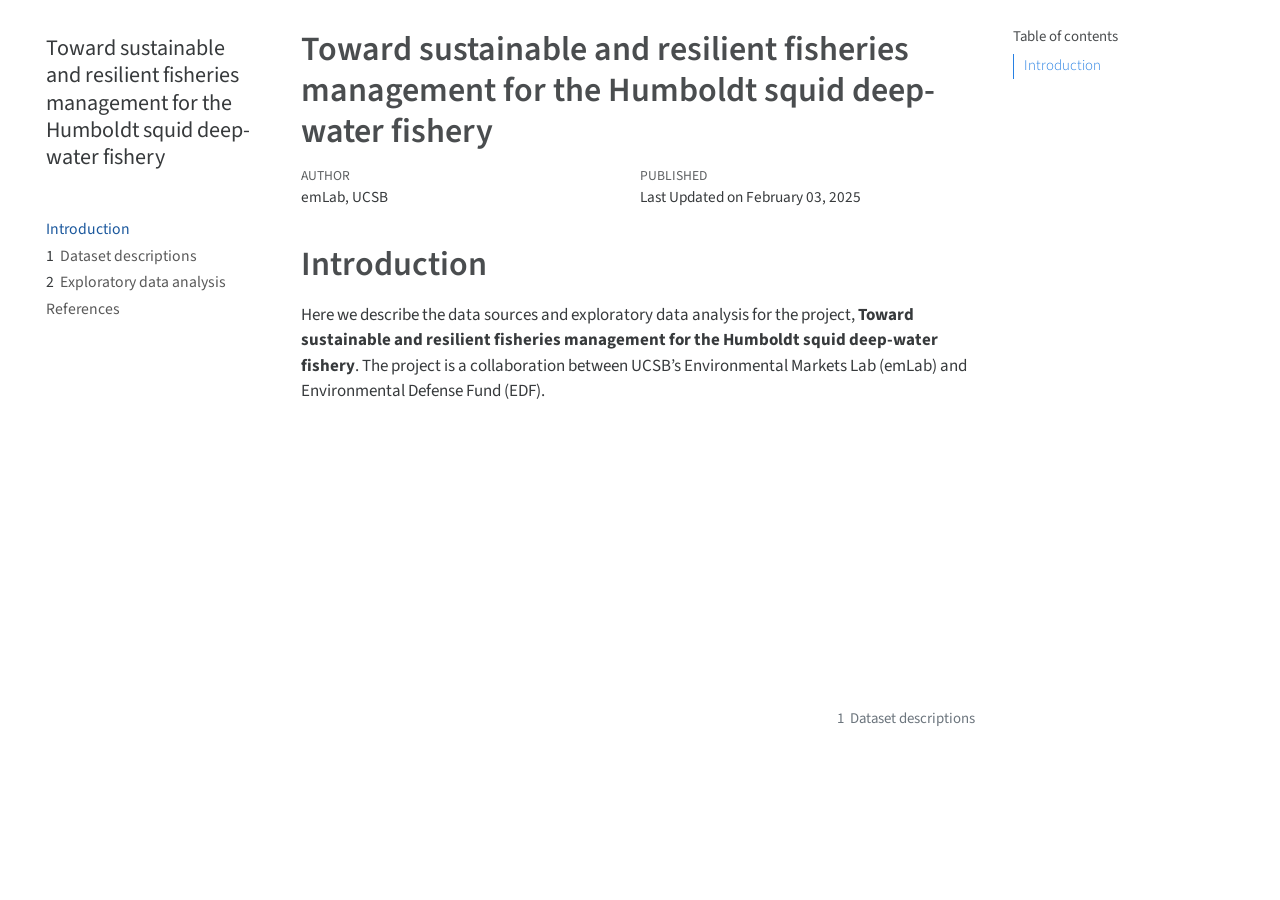
==== commit eec79692: "fix typo in notebook" ====
--- a/docs/index.html
+++ b/docs/index.html
@@ -31,7 +31,7 @@
 <script src="site_libs/quarto-search/fuse.min.js"></script>
 <script src="site_libs/quarto-search/quarto-search.js"></script>
 <meta name="quarto:offset" content="./">
-<link href="./methods.html" rel="next">
+<link href="./data.html" rel="next">
 <script src="site_libs/quarto-html/quarto.js"></script>
 <script src="site_libs/quarto-html/popper.min.js"></script>
 <script src="site_libs/quarto-html/tippy.umd.min.js"></script>
@@ -110,7 +110,7 @@
 </li>
         <li class="sidebar-item">
   <div class="sidebar-item-container"> 
-  <a href="./methods.html" class="sidebar-item-text sidebar-link">
+  <a href="./data.html" class="sidebar-item-text sidebar-link">
  <span class="menu-text"><span class="chapter-number">1</span>&nbsp; <span class="chapter-title">Dataset descriptions</span></span></a>
   </div>
 </li>
@@ -162,7 +162,7 @@
     <div>
     <div class="quarto-title-meta-heading">Published</div>
     <div class="quarto-title-meta-contents">
-      <p class="date">Last Updated on January 28, 2025</p>
+      <p class="date">Last Updated on February 03, 2025</p>
     </div>
   </div>
   
@@ -417,7 +417,7 @@
   <div class="nav-page nav-page-previous">
   </div>
   <div class="nav-page nav-page-next">
-      <a href="./methods.html" class="pagination-link">
+      <a href="./data.html" class="pagination-link">
         <span class="nav-page-text"><span class="chapter-number">1</span>&nbsp; <span class="chapter-title">Dataset descriptions</span></span> <i class="bi bi-arrow-right-short"></i>
       </a>
   </div>
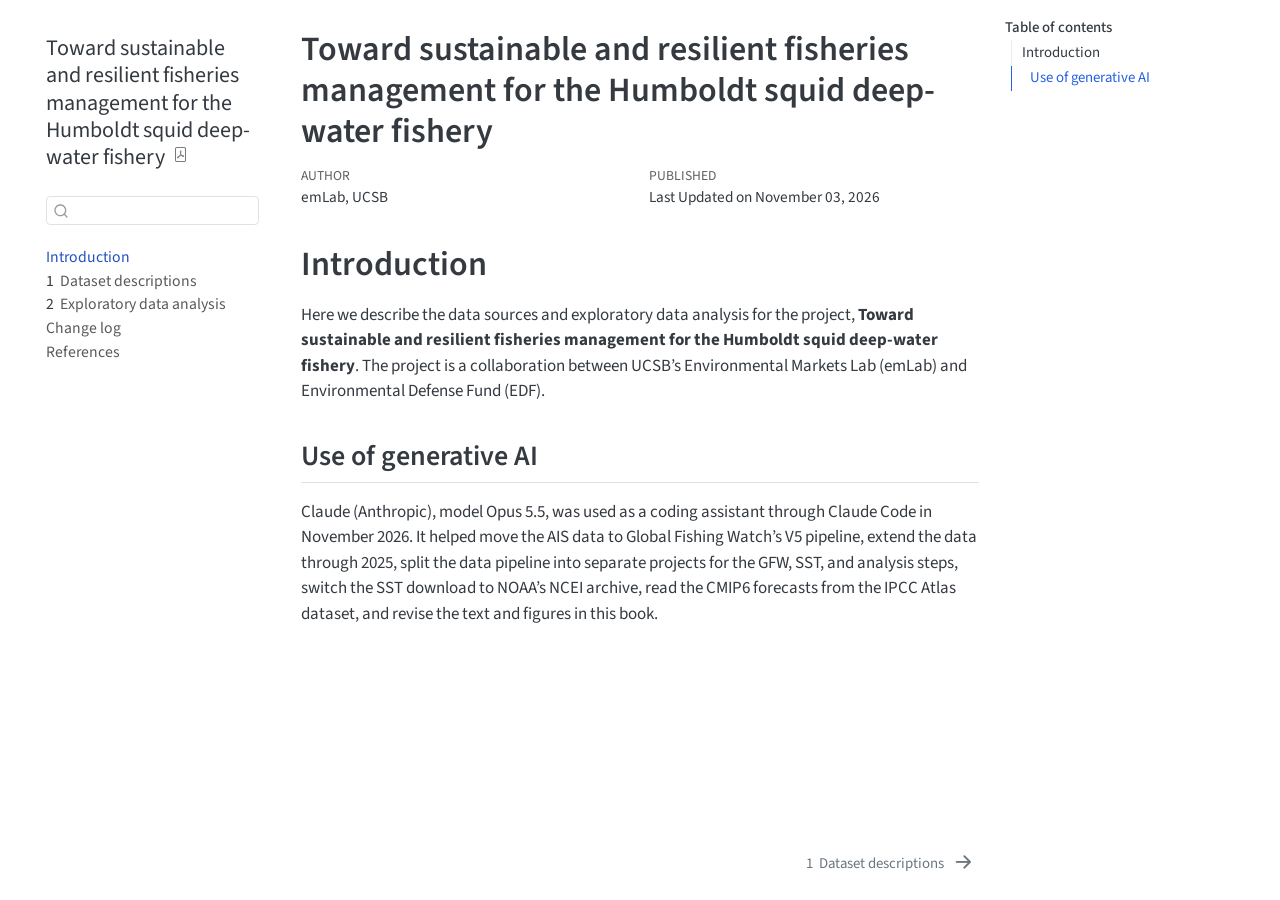
==== commit 15a6c024: "Render book with data through 2025 Co-Authored-By: Claude Opus 5.5 <noreply@anthropic.com>" ====
--- a/docs/index.html
+++ b/docs/index.html
@@ -2,7 +2,7 @@
 <html xmlns="http://www.w3.org/1999/xhtml" lang="en" xml:lang="en"><head>
 
 <meta charset="utf-8">
-<meta name="generator" content="quarto-1.3.450">
+<meta name="generator" content="quarto-1.11.9">
 
 <meta name="viewport" content="width=device-width, initial-scale=1.0, user-scalable=yes">
 
@@ -10,10 +10,16 @@
 
 <title>Toward sustainable and resilient fisheries management for the Humboldt squid deep-water fishery</title>
 <style>
-code{white-space: pre-wrap;}
+/* Default styles provided by pandoc.
+** See https://pandoc.org/MANUAL.html#variables-for-html for config info.
+*/
 span.smallcaps{font-variant: small-caps;}
-div.columns{display: flex; gap: min(4vw, 1.5em);}
-div.column{flex: auto; overflow-x: auto;}
+div.columns{display: flex; gap: 1.5em;}
+div.column{flex: auto;}
+@media screen {
+div.columns{gap: min(4vw, 1.5em);}
+div.column{overflow-x: auto;}
+}
 div.hanging-indent{margin-left: 1.5em; text-indent: -1.5em;}
 ul.task-list{list-style: none;}
 ul.task-list li input[type="checkbox"] {
@@ -32,22 +38,30 @@
 <script src="site_libs/quarto-search/quarto-search.js"></script>
 <meta name="quarto:offset" content="./">
 <link href="./data.html" rel="next">
-<script src="site_libs/quarto-html/quarto.js"></script>
+<script src="site_libs/quarto-html/quarto.js" type="module"></script>
+<script src="site_libs/quarto-html/tabsets/tabsets.js" type="module"></script>
+<script src="site_libs/quarto-html/scrollable-regions/scrollable-regions.js" type="module"></script>
 <script src="site_libs/quarto-html/popper.min.js"></script>
 <script src="site_libs/quarto-html/tippy.umd.min.js"></script>
 <script src="site_libs/quarto-html/anchor.min.js"></script>
 <link href="site_libs/quarto-html/tippy.css" rel="stylesheet">
-<link href="site_libs/quarto-html/quarto-syntax-highlighting.css" rel="stylesheet" id="quarto-text-highlighting-styles">
+<link href="site_libs/quarto-html/quarto-syntax-highlighting-63b5708e65d6cd79cd7618c58d0c21e7.css" rel="stylesheet" id="quarto-text-highlighting-styles">
 <script src="site_libs/bootstrap/bootstrap.min.js"></script>
 <link href="site_libs/bootstrap/bootstrap-icons.css" rel="stylesheet">
-<link href="site_libs/bootstrap/bootstrap.min.css" rel="stylesheet" id="quarto-bootstrap" data-mode="light">
+<link href="site_libs/bootstrap/bootstrap-80ac9c3d635ee5c65827b028e98ecd15.min.css" rel="stylesheet" append-hash="true" id="quarto-bootstrap" data-mode="light">
 <script id="quarto-search-options" type="application/json">{
   "location": "sidebar",
   "copy-button": false,
   "collapse-after": 3,
   "panel-placement": "start",
   "type": "textbox",
-  "limit": 20,
+  "limit": 50,
+  "keyboard-shortcut": [
+    "f",
+    "/",
+    "s"
+  ],
+  "show-item-context": false,
   "language": {
     "search-no-results-text": "No results",
     "search-matching-documents-text": "matching documents",
@@ -56,6 +70,7 @@
     "search-more-match-text": "more match in this document",
     "search-more-matches-text": "more matches in this document",
     "search-clear-button-title": "Clear",
+    "search-text-placeholder": "",
     "search-detached-cancel-button-title": "Cancel",
     "search-submit-button-title": "Submit",
     "search-label": "Search"
@@ -65,19 +80,19 @@
 
 </head>
 
-<body class="nav-sidebar floating">
+<body class="nav-sidebar floating quarto-light"><a id="quarto-skip-link" class="visually-hidden-focusable" href="#quarto-document-content">Skip to main content</a>
 
 <div id="quarto-search-results"></div>
   <header id="quarto-header" class="headroom fixed-top">
-  <nav class="quarto-secondary-nav">
+  <nav class="quarto-secondary-nav" aria-label="Toolbar">
     <div class="container-fluid d-flex">
-      <button type="button" class="quarto-btn-toggle btn" data-bs-toggle="collapse" data-bs-target="#quarto-sidebar,#quarto-sidebar-glass" aria-controls="quarto-sidebar" aria-expanded="false" aria-label="Toggle sidebar navigation" onclick="if (window.quartoToggleHeadroom) { window.quartoToggleHeadroom(); }">
+      <button type="button" class="quarto-btn-toggle btn" data-bs-toggle="collapse" role="button" data-bs-target=".quarto-sidebar-collapse-item" aria-controls="quarto-sidebar" aria-expanded="false" aria-label="Toggle sidebar navigation" onclick="if (window.quartoToggleHeadroom) { window.quartoToggleHeadroom(); }">
         <i class="bi bi-layout-text-sidebar-reverse"></i>
       </button>
-      <nav class="quarto-page-breadcrumbs" aria-label="breadcrumb"><ol class="breadcrumb"><li class="breadcrumb-item"><a href="./index.html">Introduction</a></li></ol></nav>
-      <a class="flex-grow-1" role="button" data-bs-toggle="collapse" data-bs-target="#quarto-sidebar,#quarto-sidebar-glass" aria-controls="quarto-sidebar" aria-expanded="false" aria-label="Toggle sidebar navigation" onclick="if (window.quartoToggleHeadroom) { window.quartoToggleHeadroom(); }">      
-      </a>
-      <button type="button" class="btn quarto-search-button" aria-label="" onclick="window.quartoOpenSearch();">
+        <nav class="quarto-page-breadcrumbs" aria-label="Breadcrumbs"><ol class="breadcrumb"><li class="breadcrumb-item"><a href="./index.html">Introduction</a></li></ol></nav>
+        <a class="flex-grow-1" data-bs-toggle="collapse" data-bs-target=".quarto-sidebar-collapse-item" onclick="if (window.quartoToggleHeadroom) { window.quartoToggleHeadroom(); }">      
+        </a>
+      <button type="button" class="btn quarto-search-button" aria-label="Search" onclick="window.quartoOpenSearch();">
         <i class="bi bi-search"></i>
       </button>
     </div>
@@ -86,12 +101,12 @@
 <!-- content -->
 <div id="quarto-content" class="quarto-container page-columns page-rows-contents page-layout-article">
 <!-- sidebar -->
-  <nav id="quarto-sidebar" class="sidebar collapse collapse-horizontal sidebar-navigation floating overflow-auto">
+  <nav id="quarto-sidebar" class="sidebar collapse collapse-horizontal quarto-sidebar-collapse-item sidebar-navigation floating overflow-auto" aria-label="Site">
     <div class="pt-lg-2 mt-2 text-left sidebar-header">
     <div class="sidebar-title mb-0 py-0">
       <a href="./">Toward sustainable and resilient fisheries management for the Humboldt squid deep-water fishery</a> 
         <div class="sidebar-tools-main">
-    <a href="./Toward-sustainable-and-resilient-fisheries-management-for-the-Humboldt-squid-deep-water-fishery.pdf" rel="" title="Download PDF" class="quarto-navigation-tool px-1" aria-label="Download PDF"><i class="bi bi-file-pdf"></i></a>
+    <a href="./Toward-sustainable-and-resilient-fisheries-management-for-the-Humboldt-squid-deep-water-fishery.pdf" title="Download PDF" class="quarto-navigation-tool px-1" aria-label="Download PDF"><i class="bi bi-file-pdf"></i></a>
 </div>
     </div>
       </div>
@@ -122,6 +137,12 @@
 </li>
         <li class="sidebar-item">
   <div class="sidebar-item-container"> 
+  <a href="./changelog.html" class="sidebar-item-text sidebar-link">
+ <span class="menu-text">Change log</span></a>
+  </div>
+</li>
+        <li class="sidebar-item">
+  <div class="sidebar-item-container"> 
   <a href="./references.html" class="sidebar-item-text sidebar-link">
  <span class="menu-text">References</span></a>
   </div>
@@ -129,19 +150,22 @@
     </ul>
     </div>
 </nav>
-<div id="quarto-sidebar-glass" data-bs-toggle="collapse" data-bs-target="#quarto-sidebar,#quarto-sidebar-glass"></div>
+<div id="quarto-sidebar-glass" class="quarto-sidebar-collapse-item" data-bs-toggle="collapse" data-bs-target=".quarto-sidebar-collapse-item"></div>
 <!-- margin-sidebar -->
     <div id="quarto-margin-sidebar" class="sidebar margin-sidebar">
-        <nav id="TOC" role="doc-toc" class="toc-active">
+        <nav id="TOC" role="doc-toc" aria-labelledby="toc-title" class="toc-active">
     <h2 id="toc-title">Table of contents</h2>
    
   <ul>
-  <li><a href="#introduction" id="toc-introduction" class="nav-link active" data-scroll-target="#introduction">Introduction</a></li>
+  <li><a href="#introduction" id="toc-introduction" class="nav-link active" data-scroll-target="#introduction">Introduction</a>
+  <ul class="collapse">
+  <li><a href="#use-of-generative-ai" id="toc-use-of-generative-ai" class="nav-link" data-scroll-target="#use-of-generative-ai">Use of generative AI</a></li>
+  </ul></li>
   </ul>
 </nav>
     </div>
 <!-- main -->
-<main class="content" id="quarto-document-content">
+<main class="content" id="quarto-document-content" tabindex="-1">
 
 <header id="title-block-header" class="quarto-title-block default">
 <div class="quarto-title">
@@ -162,7 +186,7 @@
     <div>
     <div class="quarto-title-meta-heading">Published</div>
     <div class="quarto-title-meta-contents">
-      <p class="date">Last Updated on February 03, 2025</p>
+      <p class="date">Last Updated on November 03, 2026</p>
     </div>
   </div>
   
@@ -170,54 +194,75 @@
   </div>
   
 
+
 </header>
+
 
 <section id="introduction" class="level1 unnumbered">
 <h1 class="unnumbered">Introduction</h1>
 <p>Here we describe the data sources and exploratory data analysis for the project, <strong>Toward sustainable and resilient fisheries management for the Humboldt squid deep-water fishery</strong>. The project is a collaboration between UCSB’s Environmental Markets Lab (emLab) and Environmental Defense Fund (EDF).</p>
-
-
+<section id="use-of-generative-ai" class="level2 unnumbered">
+<h2 class="unnumbered anchored" data-anchor-id="use-of-generative-ai">Use of generative AI</h2>
+<p>Claude (Anthropic), model Opus 5.5, was used as a coding assistant through Claude Code in November 2026. It helped move the AIS data to Global Fishing Watch’s V5 pipeline, extend the data through 2025, split the data pipeline into separate projects for the GFW, SST, and analysis steps, switch the SST download to NOAA’s NCEI archive, read the CMIP6 forecasts from the IPCC Atlas dataset, and revise the text and figures in this book.</p>
+
+
+</section>
 </section>
 
 </main> <!-- /main -->
 <script id="quarto-html-after-body" type="application/javascript">
-window.document.addEventListener("DOMContentLoaded", function (event) {
-  const toggleBodyColorMode = (bsSheetEl) => {
-    const mode = bsSheetEl.getAttribute("data-mode");
-    const bodyEl = window.document.querySelector("body");
-    if (mode === "dark") {
-      bodyEl.classList.add("quarto-dark");
-      bodyEl.classList.remove("quarto-light");
-    } else {
-      bodyEl.classList.add("quarto-light");
-      bodyEl.classList.remove("quarto-dark");
-    }
-  }
-  const toggleBodyColorPrimary = () => {
-    const bsSheetEl = window.document.querySelector("link#quarto-bootstrap");
-    if (bsSheetEl) {
-      toggleBodyColorMode(bsSheetEl);
-    }
-  }
-  toggleBodyColorPrimary();  
-  const icon = "";
-  const anchorJS = new window.AnchorJS();
-  anchorJS.options = {
-    placement: 'right',
-    icon: icon
-  };
-  anchorJS.add('.anchored');
-  const isCodeAnnotation = (el) => {
-    for (const clz of el.classList) {
-      if (clz.startsWith('code-annotation-')) {                     
-        return true;
-      }
-    }
-    return false;
-  }
-  const clipboard = new window.ClipboardJS('.code-copy-button', {
-    text: function(trigger) {
-      const codeEl = trigger.previousElementSibling.cloneNode(true);
+  window.document.addEventListener("DOMContentLoaded", function (event) {
+    const icon = "";
+    const anchorJS = new window.AnchorJS();
+    anchorJS.options = {
+      placement: 'right',
+      icon: icon
+    };
+    anchorJS.add('.anchored');
+    const isCodeAnnotation = (el) => {
+      for (const clz of el.classList) {
+        if (clz.startsWith('code-annotation-')) {                     
+          return true;
+        }
+      }
+      return false;
+    }
+    const onCopySuccess = function(e) {
+      // button target
+      const button = e.trigger;
+      // don't keep focus
+      button.blur();
+      // flash "checked"
+      button.classList.add('code-copy-button-checked');
+      var currentTitle = button.getAttribute("title");
+      button.setAttribute("title", "Copied!");
+      let tooltip;
+      if (window.bootstrap) {
+        button.setAttribute("data-bs-toggle", "tooltip");
+        button.setAttribute("data-bs-placement", "left");
+        button.setAttribute("data-bs-title", "Copied!");
+        tooltip = new bootstrap.Tooltip(button, 
+          { trigger: "manual", 
+            customClass: "code-copy-button-tooltip",
+            offset: [0, -8]});
+        tooltip.show();    
+      }
+      setTimeout(function() {
+        if (tooltip) {
+          tooltip.hide();
+          button.removeAttribute("data-bs-title");
+          button.removeAttribute("data-bs-toggle");
+          button.removeAttribute("data-bs-placement");
+        }
+        button.setAttribute("title", currentTitle);
+        button.classList.remove('code-copy-button-checked');
+      }, 1000);
+      // clear code selection
+      e.clearSelection();
+    }
+    const getTextToCopy = function(trigger) {
+      const outerScaffold = trigger.parentElement.cloneNode(true);
+      const codeEl = outerScaffold.querySelector('code');
       for (const childEl of codeEl.children) {
         if (isCodeAnnotation(childEl)) {
           childEl.remove();
@@ -225,101 +270,303 @@
       }
       return codeEl.innerText;
     }
-  });
-  clipboard.on('success', function(e) {
-    // button target
-    const button = e.trigger;
-    // don't keep focus
-    button.blur();
-    // flash "checked"
-    button.classList.add('code-copy-button-checked');
-    var currentTitle = button.getAttribute("title");
-    button.setAttribute("title", "Copied!");
-    let tooltip;
-    if (window.bootstrap) {
-      button.setAttribute("data-bs-toggle", "tooltip");
-      button.setAttribute("data-bs-placement", "left");
-      button.setAttribute("data-bs-title", "Copied!");
-      tooltip = new bootstrap.Tooltip(button, 
-        { trigger: "manual", 
-          customClass: "code-copy-button-tooltip",
-          offset: [0, -8]});
-      tooltip.show();    
-    }
-    setTimeout(function() {
-      if (tooltip) {
-        tooltip.hide();
-        button.removeAttribute("data-bs-title");
-        button.removeAttribute("data-bs-toggle");
-        button.removeAttribute("data-bs-placement");
-      }
-      button.setAttribute("title", currentTitle);
-      button.classList.remove('code-copy-button-checked');
-    }, 1000);
-    // clear code selection
-    e.clearSelection();
-  });
-  function tippyHover(el, contentFn) {
-    const config = {
-      allowHTML: true,
-      content: contentFn,
-      maxWidth: 500,
-      delay: 100,
-      arrow: false,
-      appendTo: function(el) {
-          return el.parentElement;
+    const clipboard = new window.ClipboardJS('.code-copy-button:not([data-in-quarto-modal])', {
+      text: getTextToCopy
+    });
+    clipboard.on('success', onCopySuccess);
+    if (window.document.getElementById('quarto-embedded-source-code-modal')) {
+      const clipboardModal = new window.ClipboardJS('.code-copy-button[data-in-quarto-modal]', {
+        text: getTextToCopy,
+        container: window.document.getElementById('quarto-embedded-source-code-modal')
+      });
+      clipboardModal.on('success', onCopySuccess);
+    }
+      var localhostRegex = new RegExp(/^(?:http|https):\/\/localhost\:?[0-9]*\//);
+      var mailtoRegex = new RegExp(/^mailto:/);
+        var filterRegex = new RegExp('/' + window.location.host + '/');
+      var isInternal = (href) => {
+          return filterRegex.test(href) || localhostRegex.test(href) || mailtoRegex.test(href);
+      }
+      // Inspect non-navigation links and adorn them if external
+      window.quartoDecorateExternalLinks = function (root) {
+     var links = (root || window.document).querySelectorAll('a[href]:not(.nav-link):not(.navbar-brand):not(.toc-action):not(.sidebar-link):not(.sidebar-item-toggle):not(.pagination-link):not(.no-external):not([aria-hidden]):not(.dropdown-item):not(.quarto-navigation-tool):not(.about-link)');
+      for (var i=0; i<links.length; i++) {
+        const link = links[i];
+        if (!isInternal(link.href)) {
+          // undo the damage that might have been done by quarto-nav.js in the case of
+          // links that we want to consider external
+          if (link.dataset.originalHref !== undefined) {
+            link.href = link.dataset.originalHref;
+          }
+          if (!link.classList.contains('no-external-icon')) {
+          }
+        }
+      }
+      };
+      window.quartoDecorateExternalLinks(window.document);
+    // Esc closes the popup (WCAG 1.4.13) and focus leaving both trigger and
+    // popup closes it (WCAG 2.4.11); tippy handles neither for interactive popups.
+    const hideOnEscAndFocusOut = {
+      name: 'hideOnEscAndFocusOut',
+      defaultValue: true,
+      fn(instance) {
+        const dismiss = () => {
+          // A show scheduled by the trigger delay would otherwise reopen it
+          instance.clearDelayTimeouts();
+          instance.hide();
+        };
+        const onKeyDown = (event) => {
+          if (event.key !== 'Escape') {
+            return;
+          }
+          // Keep Esc from also reaching page handlers (e.g. reveal.js overview),
+          // except an open reveal.js slide menu, which Esc should close too.
+          // The menu handles keys only when its keyboard option is on.
+          const menuHandlesEsc = window.Reveal?.getPlugin?.('menu')?.isOpen() &&
+            window.Reveal.getConfig().menu?.keyboard !== false;
+          if (!menuHandlesEsc) {
+            event.stopPropagation();
+          }
+          if (instance.popper.contains(window.document.activeElement)) {
+            // Disabled while refocusing so the focus trigger does not reopen it
+            instance.disable();
+            instance.reference.focus();
+            instance.enable();
+          }
+          dismiss();
+        };
+        const onFocusOut = (event) => {
+          const target = event.relatedTarget;
+          if (target && !instance.reference.contains(target) &&
+              !instance.popper.contains(target)) {
+            dismiss();
+          }
+        };
+        // On the trigger too: a click trigger (code-annotations: select) has no
+        // blur handling. Attached for the instance's lifetime so leaving the
+        // trigger also cancels a show still pending on the trigger delay.
+        instance.reference.addEventListener('focusout', onFocusOut);
+        return {
+          onShow() {
+            window.document.addEventListener('keydown', onKeyDown, true);
+            instance.popper.addEventListener('focusout', onFocusOut);
+          },
+          onHide() {
+            window.document.removeEventListener('keydown', onKeyDown, true);
+            instance.popper.removeEventListener('focusout', onFocusOut);
+          },
+          onDestroy() {
+            instance.reference.removeEventListener('focusout', onFocusOut);
+          },
+        };
       },
-      interactive: true,
-      interactiveBorder: 10,
-      theme: 'quarto',
-      placement: 'bottom-start'
     };
-    window.tippy(el, config); 
-  }
-  const noterefs = window.document.querySelectorAll('a[role="doc-noteref"]');
-  for (var i=0; i<noterefs.length; i++) {
-    const ref = noterefs[i];
-    tippyHover(ref, function() {
-      // use id or data attribute instead here
-      let href = ref.getAttribute('data-footnote-href') || ref.getAttribute('href');
-      try { href = new URL(href).hash; } catch {}
-      const id = href.replace(/^#\/?/, "");
-      const note = window.document.getElementById(id);
-      return note.innerHTML;
-    });
-  }
-      let selectedAnnoteEl;
-      const selectorForAnnotation = ( cell, annotation) => {
-        let cellAttr = 'data-code-cell="' + cell + '"';
-        let lineAttr = 'data-code-annotation="' +  annotation + '"';
-        const selector = 'span[' + cellAttr + '][' + lineAttr + ']';
-        return selector;
-      }
-      const selectCodeLines = (annoteEl) => {
-        const doc = window.document;
-        const targetCell = annoteEl.getAttribute("data-target-cell");
-        const targetAnnotation = annoteEl.getAttribute("data-target-annotation");
-        const annoteSpan = window.document.querySelector(selectorForAnnotation(targetCell, targetAnnotation));
-        const lines = annoteSpan.getAttribute("data-code-lines").split(",");
-        const lineIds = lines.map((line) => {
-          return targetCell + "-" + line;
-        })
-        let top = null;
-        let height = null;
-        let parent = null;
-        if (lineIds.length > 0) {
-            //compute the position of the single el (top and bottom and make a div)
+    function tippyHover(el, contentFn, onTriggerFn, onUntriggerFn) {
+      const config = {
+        allowHTML: true,
+        maxWidth: 500,
+        delay: 100,
+        arrow: false,
+        appendTo: function(el) {
+            return el.parentElement;
+        },
+        interactive: true,
+        interactiveBorder: 10,
+        theme: 'quarto',
+        placement: 'bottom-start',
+        plugins: [hideOnEscAndFocusOut],
+      };
+      if (contentFn) {
+        config.content = contentFn;
+      }
+      if (onTriggerFn) {
+        config.onTrigger = onTriggerFn;
+      }
+      if (onUntriggerFn) {
+        config.onUntrigger = onUntriggerFn;
+      }
+      window.tippy(el, config); 
+    }
+    const noterefs = window.document.querySelectorAll('a[role="doc-noteref"]');
+    for (var i=0; i<noterefs.length; i++) {
+      const ref = noterefs[i];
+      tippyHover(ref, function() {
+        // use id or data attribute instead here
+        let href = ref.getAttribute('data-footnote-href') || ref.getAttribute('href');
+        try { href = new URL(href).hash; } catch {}
+        const id = href.replace(/^#\/?/, "");
+        const note = window.document.getElementById(id);
+        if (note) {
+          return note.innerHTML;
+        } else {
+          return "";
+        }
+      });
+    }
+    const xrefs = window.document.querySelectorAll('a.quarto-xref');
+    const processXRef = (id, note) => {
+      // Strip column container classes
+      const stripColumnClz = (el) => {
+        el.classList.remove("page-full", "page-columns");
+        if (el.children) {
+          for (const child of el.children) {
+            stripColumnClz(child);
+          }
+        }
+      }
+      stripColumnClz(note)
+      if (id === null || id.startsWith('sec-')) {
+        // Special case sections, only their first couple elements
+        const container = document.createElement("div");
+        if (note.children && note.children.length > 2) {
+          container.appendChild(note.children[0].cloneNode(true));
+          for (let i = 1; i < note.children.length; i++) {
+            const child = note.children[i];
+            if (child.tagName === "P" && child.innerText === "") {
+              continue;
+            } else {
+              container.appendChild(child.cloneNode(true));
+              break;
+            }
+          }
+          if (window.Quarto?.typesetMath) {
+            window.Quarto.typesetMath(container);
+          }
+          return container.innerHTML
+        } else {
+          if (window.Quarto?.typesetMath) {
+            window.Quarto.typesetMath(note);
+          }
+          return note.innerHTML;
+        }
+      } else {
+        // Remove any anchor links if they are present
+        const anchorLink = note.querySelector('a.anchorjs-link');
+        if (anchorLink) {
+          anchorLink.remove();
+        }
+        if (window.Quarto?.typesetMath) {
+          window.Quarto.typesetMath(note);
+        }
+        if (note.classList.contains("callout")) {
+          return note.outerHTML;
+        } else {
+          return note.innerHTML;
+        }
+      }
+    }
+    for (var i=0; i<xrefs.length; i++) {
+      const xref = xrefs[i];
+      tippyHover(xref, undefined, function(instance) {
+        instance.disable();
+        let url = xref.getAttribute('href');
+        let hash = undefined; 
+        if (url.startsWith('#')) {
+          hash = url;
+        } else {
+          try { hash = new URL(url).hash; } catch {}
+        }
+        if (hash) {
+          const id = hash.replace(/^#\/?/, "");
+          const note = window.document.getElementById(id);
+          if (note !== null) {
+            try {
+              const html = processXRef(id, note.cloneNode(true));
+              instance.setContent(html);
+            } finally {
+              instance.enable();
+              instance.show();
+            }
+          } else {
+            // See if we can fetch this
+            fetch(url.split('#')[0])
+            .then(res => res.text())
+            .then(html => {
+              const parser = new DOMParser();
+              const htmlDoc = parser.parseFromString(html, "text/html");
+              const note = htmlDoc.getElementById(id);
+              if (note !== null) {
+                const html = processXRef(id, note);
+                instance.setContent(html);
+              } 
+            }).finally(() => {
+              instance.enable();
+              instance.show();
+            });
+          }
+        } else {
+          // See if we can fetch a full url (with no hash to target)
+          // This is a special case and we should probably do some content thinning / targeting
+          fetch(url)
+          .then(res => res.text())
+          .then(html => {
+            const parser = new DOMParser();
+            const htmlDoc = parser.parseFromString(html, "text/html");
+            const note = htmlDoc.querySelector('main.content');
+            if (note !== null) {
+              // This should only happen for chapter cross references
+              // (since there is no id in the URL)
+              // remove the first header
+              if (note.children.length > 0 && note.children[0].tagName === "HEADER") {
+                note.children[0].remove();
+              }
+              const html = processXRef(null, note);
+              instance.setContent(html);
+            } 
+          }).finally(() => {
+            instance.enable();
+            instance.show();
+          });
+        }
+      }, function(instance) {
+      });
+    }
+        let selectedAnnoteEl;
+        const selectorForAnnotation = ( cell, annotation) => {
+          let cellAttr = 'data-code-cell="' + cell + '"';
+          let lineAttr = 'data-code-annotation="' +  annotation + '"';
+          const selector = 'span[' + cellAttr + '][' + lineAttr + ']';
+          return selector;
+        }
+        const selectCodeLines = (annoteEl) => {
+          const doc = window.document;
+          const targetCell = annoteEl.getAttribute("data-target-cell");
+          const targetAnnotation = annoteEl.getAttribute("data-target-annotation");
+          const annoteSpan = window.document.querySelector(selectorForAnnotation(targetCell, targetAnnotation));
+          const lines = annoteSpan.getAttribute("data-code-lines").split(",");
+          const lineIds = lines.map((line) => {
+            return targetCell + "-" + line;
+          })
+          // Each band is positioned against its own containing block, which is
+          // not the offsetParent of the lines, so place it from client rects.
+          const placeBand = (band, firstEl, lastEl, codeBlock) => {
+            const container = band.offsetParent;
+            if (container === null) {
+              return;
+            }
+            const containerRect = container.getBoundingClientRect();
+            // Reveal.js scales slides with a transform, so convert client
+            // pixels back to the CSS pixels of the container.
+            const scale = containerRect.height / container.offsetHeight || 1;
+            const firstRect = firstEl.getBoundingClientRect();
+            const lastRect = lastEl.getBoundingClientRect();
+            const top = (firstRect.top - containerRect.top) / scale - container.clientTop + container.scrollTop;
+            const height = (lastRect.bottom - firstRect.top) / scale;
+            band.style.top = top - 2 + "px";
+            band.style.height = height + 4 + "px";
+            if (codeBlock) {
+              // Without the copy button wrapper, the containing block is wider
+              // than the code block, so span the code block explicitly.
+              const blockRect = codeBlock.getBoundingClientRect();
+              band.style.left = (blockRect.left - containerRect.left) / scale - container.clientLeft + container.scrollLeft + "px";
+              band.style.width = blockRect.width / scale + "px";
+            }
+          };
+          if (lineIds.length > 0) {
             const el = window.document.getElementById(lineIds[0]);
-            top = el.offsetTop;
-            height = el.offsetHeight;
-            parent = el.parentElement.parentElement;
-          if (lineIds.length > 1) {
             const lastEl = window.document.getElementById(lineIds[lineIds.length - 1]);
-            const bottom = lastEl.offsetTop + lastEl.offsetHeight;
-            height = bottom - top;
-          }
-          if (top !== null && height !== null && parent !== null) {
-            // cook up a div (if necessary) and position it 
+            const parent = el.parentElement.parentElement;
+            // cook up a div (if necessary) and position it
             let div = window.document.getElementById("code-annotation-line-highlight");
             if (div === null) {
               div = window.document.createElement("div");
@@ -327,8 +574,7 @@
               div.style.position = 'absolute';
               parent.appendChild(div);
             }
-            div.style.top = top - 2 + "px";
-            div.style.height = height + 4 + "px";
+            placeBand(div, el, lastEl, parent.closest("div.sourceCode") || parent);
             let gutterDiv = window.document.getElementById("code-annotation-line-highlight-gutter");
             if (gutterDiv === null) {
               gutterDiv = window.document.createElement("div");
@@ -338,86 +584,113 @@
               const gutter = codeCell.querySelector('.code-annotation-gutter');
               gutter.appendChild(gutterDiv);
             }
-            gutterDiv.style.top = top - 2 + "px";
-            gutterDiv.style.height = height + 4 + "px";
-          }
-          selectedAnnoteEl = annoteEl;
-        }
-      };
-      const unselectCodeLines = () => {
-        const elementsIds = ["code-annotation-line-highlight", "code-annotation-line-highlight-gutter"];
-        elementsIds.forEach((elId) => {
-          const div = window.document.getElementById(elId);
-          if (div) {
-            div.remove();
-          }
+            placeBand(gutterDiv, el, lastEl);
+            selectedAnnoteEl = annoteEl;
+          }
+        };
+        const unselectCodeLines = () => {
+          const elementsIds = ["code-annotation-line-highlight", "code-annotation-line-highlight-gutter"];
+          elementsIds.forEach((elId) => {
+            const div = window.document.getElementById(elId);
+            if (div) {
+              div.remove();
+            }
+          });
+          selectedAnnoteEl = undefined;
+        };
+          // Handle positioning of the toggle
+      window.addEventListener(
+        "resize",
+        throttle(() => {
+          elRect = undefined;
+          if (selectedAnnoteEl) {
+            selectCodeLines(selectedAnnoteEl);
+          }
+        }, 10)
+      );
+      function throttle(fn, ms) {
+      let throttle = false;
+      let timer;
+        return (...args) => {
+          if(!throttle) { // first call gets through
+              fn.apply(this, args);
+              throttle = true;
+          } else { // all the others get throttled
+              if(timer) clearTimeout(timer); // cancel #2
+              timer = setTimeout(() => {
+                fn.apply(this, args);
+                timer = throttle = false;
+              }, ms);
+          }
+        };
+      }
+        // Attach click handler to the DT
+        const annoteDls = window.document.querySelectorAll('dt[data-target-cell]');
+        for (const annoteDlNode of annoteDls) {
+          annoteDlNode.addEventListener('click', (event) => {
+            const clickedEl = event.target;
+            if (clickedEl !== selectedAnnoteEl) {
+              unselectCodeLines();
+              const activeEl = window.document.querySelector('dt[data-target-cell].code-annotation-active');
+              if (activeEl) {
+                activeEl.classList.remove('code-annotation-active');
+              }
+              selectCodeLines(clickedEl);
+              clickedEl.classList.add('code-annotation-active');
+            } else {
+              // Unselect the line
+              unselectCodeLines();
+              clickedEl.classList.remove('code-annotation-active');
+            }
+          });
+        }
+    const findCites = (el) => {
+      const parentEl = el.parentElement;
+      if (parentEl) {
+        const cites = parentEl.dataset.cites;
+        if (cites) {
+          return {
+            el,
+            cites: cites.split(' ')
+          };
+        } else {
+          return findCites(el.parentElement)
+        }
+      } else {
+        return undefined;
+      }
+    };
+    var bibliorefs = window.document.querySelectorAll('a[role="doc-biblioref"]');
+    for (var i=0; i<bibliorefs.length; i++) {
+      const ref = bibliorefs[i];
+      const citeInfo = findCites(ref);
+      if (citeInfo) {
+        tippyHover(citeInfo.el, function() {
+          var popup = window.document.createElement('div');
+          citeInfo.cites.forEach(function(cite) {
+            var citeDiv = window.document.createElement('div');
+            citeDiv.classList.add('hanging-indent');
+            citeDiv.classList.add('csl-entry');
+            var biblioDiv = window.document.getElementById('ref-' + cite);
+            if (biblioDiv) {
+              citeDiv.innerHTML = biblioDiv.innerHTML;
+            }
+            popup.appendChild(citeDiv);
+          });
+          return popup.innerHTML;
         });
-        selectedAnnoteEl = undefined;
-      };
-      // Attach click handler to the DT
-      const annoteDls = window.document.querySelectorAll('dt[data-target-cell]');
-      for (const annoteDlNode of annoteDls) {
-        annoteDlNode.addEventListener('click', (event) => {
-          const clickedEl = event.target;
-          if (clickedEl !== selectedAnnoteEl) {
-            unselectCodeLines();
-            const activeEl = window.document.querySelector('dt[data-target-cell].code-annotation-active');
-            if (activeEl) {
-              activeEl.classList.remove('code-annotation-active');
-            }
-            selectCodeLines(clickedEl);
-            clickedEl.classList.add('code-annotation-active');
-          } else {
-            // Unselect the line
-            unselectCodeLines();
-            clickedEl.classList.remove('code-annotation-active');
-          }
-        });
-      }
-  const findCites = (el) => {
-    const parentEl = el.parentElement;
-    if (parentEl) {
-      const cites = parentEl.dataset.cites;
-      if (cites) {
-        return {
-          el,
-          cites: cites.split(' ')
-        };
-      } else {
-        return findCites(el.parentElement)
-      }
-    } else {
-      return undefined;
-    }
-  };
-  var bibliorefs = window.document.querySelectorAll('a[role="doc-biblioref"]');
-  for (var i=0; i<bibliorefs.length; i++) {
-    const ref = bibliorefs[i];
-    const citeInfo = findCites(ref);
-    if (citeInfo) {
-      tippyHover(citeInfo.el, function() {
-        var popup = window.document.createElement('div');
-        citeInfo.cites.forEach(function(cite) {
-          var citeDiv = window.document.createElement('div');
-          citeDiv.classList.add('hanging-indent');
-          citeDiv.classList.add('csl-entry');
-          var biblioDiv = window.document.getElementById('ref-' + cite);
-          if (biblioDiv) {
-            citeDiv.innerHTML = biblioDiv.innerHTML;
-          }
-          popup.appendChild(citeDiv);
-        });
-        return popup.innerHTML;
-      });
-    }
-  }
-});
-</script>
-<nav class="page-navigation">
+      }
+    }
+  });
+  </script>
+  <script type="application/javascript">
+  window.quartoScrollableRegionsLabels = {"code":"Scrollable code","output":"Scrollable output"};
+  </script>
+<nav class="page-navigation" aria-label="Page">
   <div class="nav-page nav-page-previous">
   </div>
   <div class="nav-page nav-page-next">
-      <a href="./data.html" class="pagination-link">
+      <a href="./data.html" class="pagination-link" aria-label="Dataset descriptions">
         <span class="nav-page-text"><span class="chapter-number">1</span>&nbsp; <span class="chapter-title">Dataset descriptions</span></span> <i class="bi bi-arrow-right-short"></i>
       </a>
   </div>
@@ -426,4 +699,5 @@
 
 
 
+
 </body></html>
--- a/docs/site_libs/quarto-html/quarto-syntax-highlighting-63b5708e65d6cd79cd7618c58d0c21e7.css
+++ b/docs/site_libs/quarto-html/quarto-syntax-highlighting-63b5708e65d6cd79cd7618c58d0c21e7.css
@@ -0,0 +1,236 @@
+/* quarto syntax highlight colors */
+:root {
+  --quarto-hl-ot-color: #003B4F;
+  --quarto-hl-at-color: #657422;
+  --quarto-hl-ss-color: #20794D;
+  --quarto-hl-an-color: #5E5E5E;
+  --quarto-hl-fu-color: #4758AB;
+  --quarto-hl-st-color: #20794D;
+  --quarto-hl-cf-color: #003B4F;
+  --quarto-hl-op-color: #5E5E5E;
+  --quarto-hl-er-color: #AD0000;
+  --quarto-hl-bn-color: #AD0000;
+  --quarto-hl-al-color: #AD0000;
+  --quarto-hl-va-color: #111111;
+  --quarto-hl-bu-color: inherit;
+  --quarto-hl-ex-color: inherit;
+  --quarto-hl-pp-color: #AD0000;
+  --quarto-hl-in-color: #5E5E5E;
+  --quarto-hl-vs-color: #20794D;
+  --quarto-hl-wa-color: #5E5E5E;
+  --quarto-hl-do-color: #5E5E5E;
+  --quarto-hl-im-color: #00769E;
+  --quarto-hl-ch-color: #20794D;
+  --quarto-hl-dt-color: #AD0000;
+  --quarto-hl-fl-color: #AD0000;
+  --quarto-hl-co-color: #5E5E5E;
+  --quarto-hl-cv-color: #5E5E5E;
+  --quarto-hl-cn-color: #8f5902;
+  --quarto-hl-sc-color: #5E5E5E;
+  --quarto-hl-dv-color: #AD0000;
+  --quarto-hl-kw-color: #003B4F;
+}
+
+/* other quarto variables */
+:root {
+  --quarto-font-monospace: SFMono-Regular, Menlo, Monaco, Consolas, "Liberation Mono", "Courier New", monospace;
+}
+
+/* syntax highlight based on Pandoc's rules */
+pre > code.sourceCode > span {
+  color: #003B4F;
+}
+
+code.sourceCode > span {
+  color: #003B4F;
+}
+
+div.sourceCode,
+div.sourceCode pre.sourceCode {
+  color: #003B4F;
+}
+
+/* Normal */
+code span {
+  color: #003B4F;
+}
+
+/* Alert */
+code span.al {
+  color: #AD0000;
+  font-style: inherit;
+}
+
+/* Annotation */
+code span.an {
+  color: #5E5E5E;
+  font-style: inherit;
+}
+
+/* Attribute */
+code span.at {
+  color: #657422;
+  font-style: inherit;
+}
+
+/* BaseN */
+code span.bn {
+  color: #AD0000;
+  font-style: inherit;
+}
+
+/* BuiltIn */
+code span.bu {
+  font-style: inherit;
+}
+
+/* ControlFlow */
+code span.cf {
+  color: #003B4F;
+  font-weight: bold;
+  font-style: inherit;
+}
+
+/* Char */
+code span.ch {
+  color: #20794D;
+  font-style: inherit;
+}
+
+/* Constant */
+code span.cn {
+  color: #8f5902;
+  font-style: inherit;
+}
+
+/* Comment */
+code span.co {
+  color: #5E5E5E;
+  font-style: inherit;
+}
+
+/* CommentVar */
+code span.cv {
+  color: #5E5E5E;
+  font-style: italic;
+}
+
+/* Documentation */
+code span.do {
+  color: #5E5E5E;
+  font-style: italic;
+}
+
+/* DataType */
+code span.dt {
+  color: #AD0000;
+  font-style: inherit;
+}
+
+/* DecVal */
+code span.dv {
+  color: #AD0000;
+  font-style: inherit;
+}
+
+/* Error */
+code span.er {
+  color: #AD0000;
+  font-style: inherit;
+}
+
+/* Extension */
+code span.ex {
+  font-style: inherit;
+}
+
+/* Float */
+code span.fl {
+  color: #AD0000;
+  font-style: inherit;
+}
+
+/* Function */
+code span.fu {
+  color: #4758AB;
+  font-style: inherit;
+}
+
+/* Import */
+code span.im {
+  color: #00769E;
+  font-style: inherit;
+}
+
+/* Information */
+code span.in {
+  color: #5E5E5E;
+  font-style: inherit;
+}
+
+/* Keyword */
+code span.kw {
+  color: #003B4F;
+  font-weight: bold;
+  font-style: inherit;
+}
+
+/* Operator */
+code span.op {
+  color: #5E5E5E;
+  font-style: inherit;
+}
+
+/* Other */
+code span.ot {
+  color: #003B4F;
+  font-style: inherit;
+}
+
+/* Preprocessor */
+code span.pp {
+  color: #AD0000;
+  font-style: inherit;
+}
+
+/* SpecialChar */
+code span.sc {
+  color: #5E5E5E;
+  font-style: inherit;
+}
+
+/* SpecialString */
+code span.ss {
+  color: #20794D;
+  font-style: inherit;
+}
+
+/* String */
+code span.st {
+  color: #20794D;
+  font-style: inherit;
+}
+
+/* Variable */
+code span.va {
+  color: #111111;
+  font-style: inherit;
+}
+
+/* VerbatimString */
+code span.vs {
+  color: #20794D;
+  font-style: inherit;
+}
+
+/* Warning */
+code span.wa {
+  color: #5E5E5E;
+  font-style: italic;
+}
+
+.prevent-inlining {
+  content: "</";
+}
+
+/*# sourceMappingURL=054cc16b9e9817627be6994582d2ffb5.css.map */
